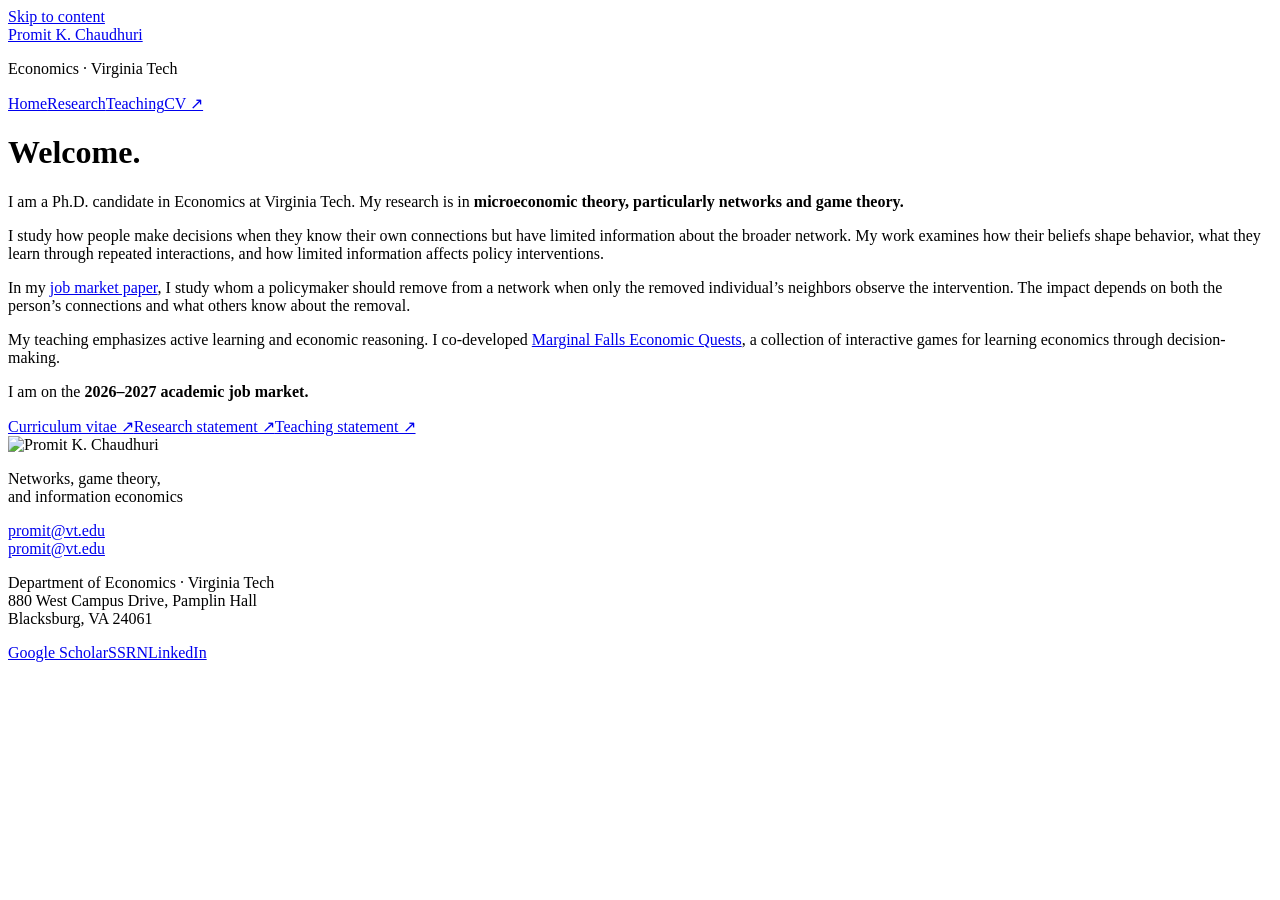
==== index.html @ ea563dbd "Add academic website homepage and documentation" ====
<!doctype html>
<html lang="en"><head><meta charset="utf-8"><meta name="viewport" content="width=device-width, initial-scale=1"><title>Promit K. Chaudhuri | Economics</title><meta name="description" content="Ph.D. candidate in Economics at Virginia Tech. Microeconomic theory, networks, game theory, and information economics. 2026–2027 academic job market."><meta name="theme-color" content="#ffffff"><link rel="icon" href="assets/favicon.svg" type="image/svg+xml"><link rel="stylesheet" href="assets/style.css"><meta property="og:title" content="Promit K. Chaudhuri | Economics"><meta property="og:description" content="Ph.D. candidate in Economics at Virginia Tech. Microeconomic theory, networks, game theory, and information economics. 2026–2027 academic job market."><meta property="og:type" content="website"></head>
<body><a class="skip" href="#main">Skip to content</a><div class="site"><header class="header"><div class="identity"><a href="index.html" class="name">Promit K. Chaudhuri</a><p>Economics · Virginia Tech</p></div><nav aria-label="Main navigation"><a href="index.html" class="current" aria-current="page">Home</a><a href="research/">Research</a><a href="teaching/">Teaching</a><a href="https://drive.google.com/file/d/14H-Eh-2Era3rM-R32rUMTJbpfiBr0UTq/view">CV ↗</a></nav></header>
<main id="main"><div class="home-layout"><div class="intro"><h1 class="welcome">Welcome.</h1><p>I am a Ph.D. candidate in Economics at Virginia Tech. My research is in <strong>microeconomic theory, particularly networks and game theory.</strong></p><p>I study how people make decisions when they know their own connections but have limited information about the broader network. My work examines how their beliefs shape behavior, what they learn through repeated interactions, and how limited information affects policy interventions.</p><p>In my <a href="https://drive.google.com/file/d/1KjEIKVGa2NYc_mQL5tqonnsY8PEgtzRV/view">job market paper</a>, I study whom a policymaker should remove from a network when only the removed individual’s neighbors observe the intervention. The impact depends on both the person’s connections and what others know about the removal.</p><p>My teaching emphasizes active learning and economic reasoning. I co-developed <a href="https://marginalfalls.com/">Marginal Falls Economic Quests</a>, a collection of interactive games for learning economics through decision-making.</p><p class="market">I am on the <strong>2026–2027 academic job market.</strong></p><div class="document-links" aria-label="Application materials"><a href="https://drive.google.com/file/d/14H-Eh-2Era3rM-R32rUMTJbpfiBr0UTq/view">Curriculum vitae ↗</a><a href="https://drive.google.com/file/d/1G_J1yCYsablwShuq8KaLJvo_XGCaIbyh/view">Research statement ↗</a><a href="https://drive.google.com/file/d/1BmWGShqMH6hTmnxCvcWn2FObmft5_v5R/view">Teaching statement ↗</a></div></div><aside class="profile"><img src="assets/portrait.jpg" width="268" height="366" alt="Promit K. Chaudhuri" fetchpriority="high"><p>Networks, game theory,<br>and information economics</p><a href="mailto:promit@vt.edu">promit@vt.edu</a></aside></div></main>
<footer class="footer"><div><a href="mailto:promit@vt.edu">promit@vt.edu</a><p>Department of Economics · Virginia Tech<br>880 West Campus Drive, Pamplin Hall<br>Blacksburg, VA 24061</p></div><div class="elsewhere"><a href="https://scholar.google.com/citations?hl=en&amp;user=h2QKj5UAAAAJ">Google Scholar</a><a href="https://papers.ssrn.com/sol3/cf_dev/AbsByAuth.cfm?per_id=5896854">SSRN</a><a href="https://www.linkedin.com/in/promit-kanti-chaudhuri-728591126/">LinkedIn</a></div></footer></div></body></html>
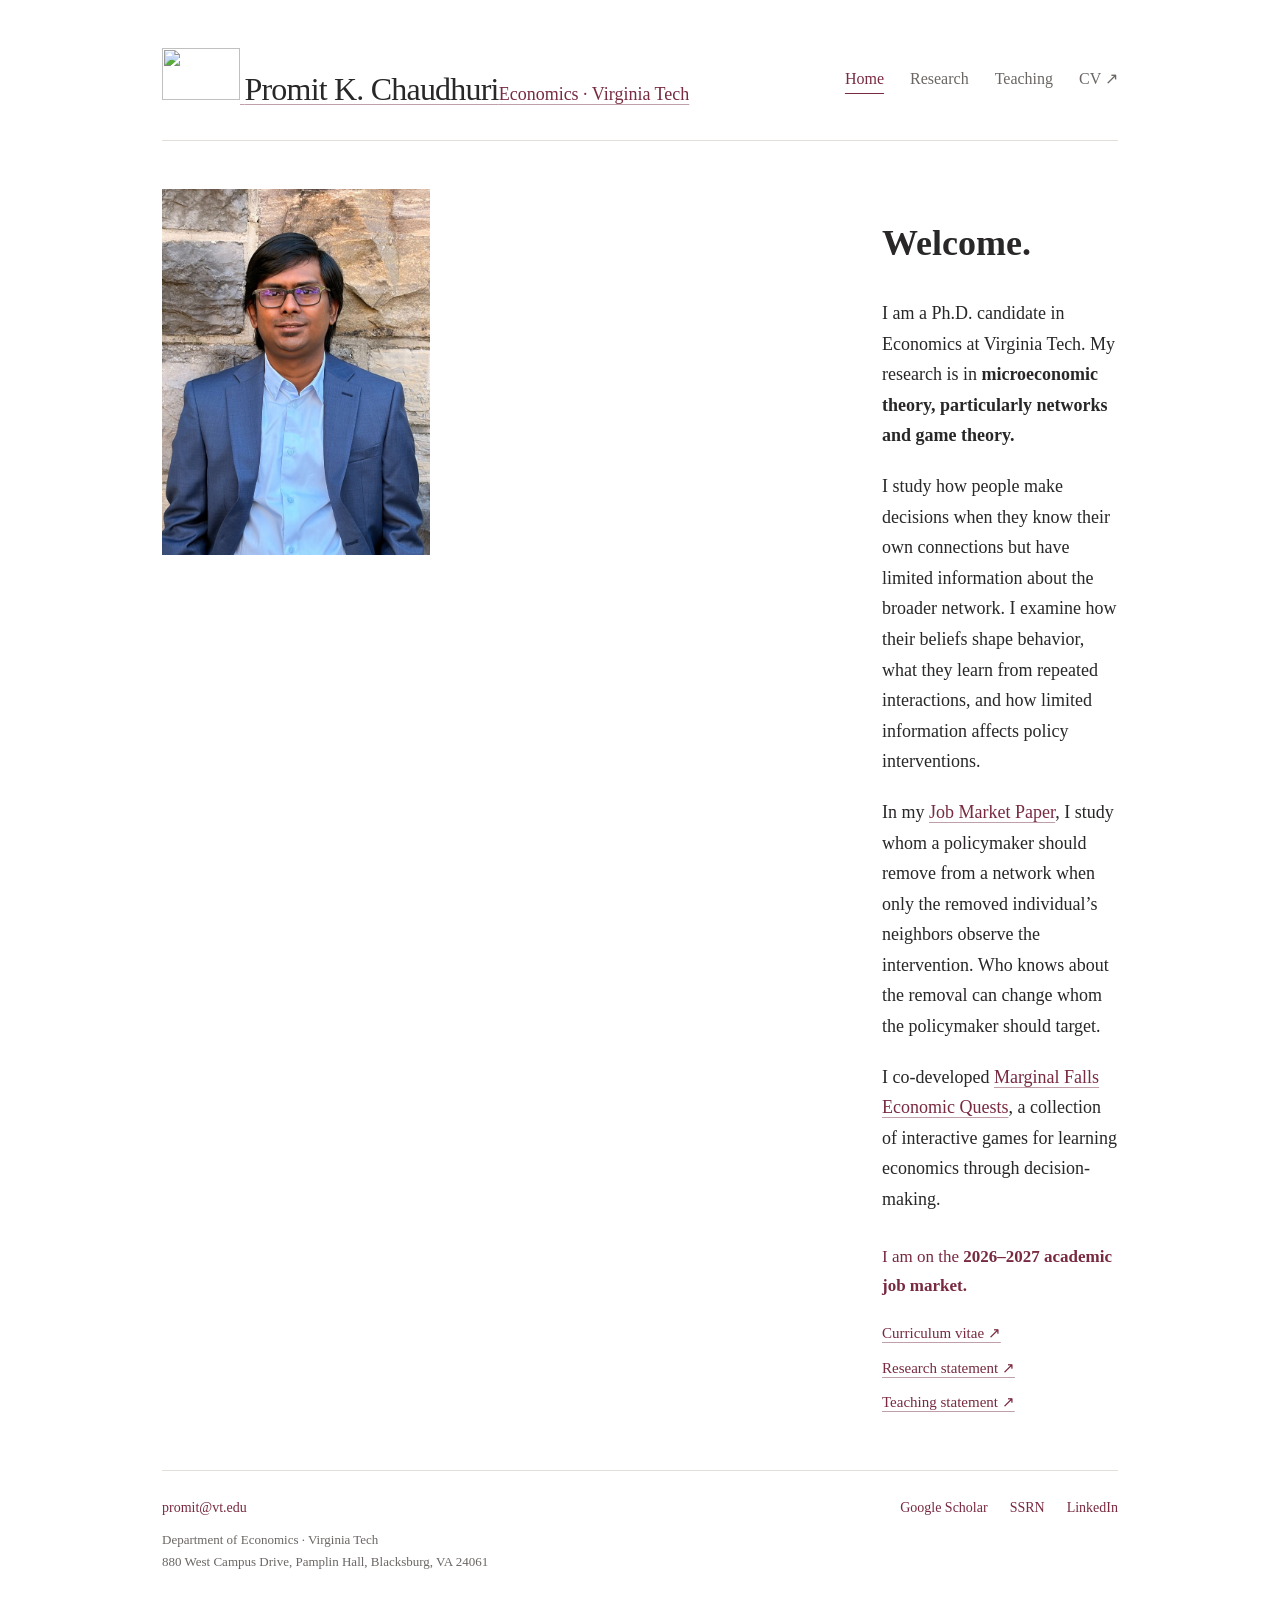
==== commit 5bfcdcd6: "Update index.html" ====
--- a/index.html
+++ b/index.html
@@ -1,5 +1,53 @@
 <!doctype html>
-<html lang="en"><head><meta charset="utf-8"><meta name="viewport" content="width=device-width, initial-scale=1"><title>Promit K. Chaudhuri | Economics</title><meta name="description" content="Ph.D. candidate in Economics at Virginia Tech. Microeconomic theory, networks, game theory, and information economics. 2026–2027 academic job market."><meta name="theme-color" content="#ffffff"><link rel="icon" href="assets/favicon.svg" type="image/svg+xml"><link rel="stylesheet" href="assets/style.css"><meta property="og:title" content="Promit K. Chaudhuri | Economics"><meta property="og:description" content="Ph.D. candidate in Economics at Virginia Tech. Microeconomic theory, networks, game theory, and information economics. 2026–2027 academic job market."><meta property="og:type" content="website"></head>
-<body><a class="skip" href="#main">Skip to content</a><div class="site"><header class="header"><div class="identity"><a href="index.html" class="name">Promit K. Chaudhuri</a><p>Economics · Virginia Tech</p></div><nav aria-label="Main navigation"><a href="index.html" class="current" aria-current="page">Home</a><a href="research/">Research</a><a href="teaching/">Teaching</a><a href="https://drive.google.com/file/d/14H-Eh-2Era3rM-R32rUMTJbpfiBr0UTq/view">CV ↗</a></nav></header>
-<main id="main"><div class="home-layout"><div class="intro"><h1 class="welcome">Welcome.</h1><p>I am a Ph.D. candidate in Economics at Virginia Tech. My research is in <strong>microeconomic theory, particularly networks and game theory.</strong></p><p>I study how people make decisions when they know their own connections but have limited information about the broader network. My work examines how their beliefs shape behavior, what they learn through repeated interactions, and how limited information affects policy interventions.</p><p>In my <a href="https://drive.google.com/file/d/1KjEIKVGa2NYc_mQL5tqonnsY8PEgtzRV/view">job market paper</a>, I study whom a policymaker should remove from a network when only the removed individual’s neighbors observe the intervention. The impact depends on both the person’s connections and what others know about the removal.</p><p>My teaching emphasizes active learning and economic reasoning. I co-developed <a href="https://marginalfalls.com/">Marginal Falls Economic Quests</a>, a collection of interactive games for learning economics through decision-making.</p><p class="market">I am on the <strong>2026–2027 academic job market.</strong></p><div class="document-links" aria-label="Application materials"><a href="https://drive.google.com/file/d/14H-Eh-2Era3rM-R32rUMTJbpfiBr0UTq/view">Curriculum vitae ↗</a><a href="https://drive.google.com/file/d/1G_J1yCYsablwShuq8KaLJvo_XGCaIbyh/view">Research statement ↗</a><a href="https://drive.google.com/file/d/1BmWGShqMH6hTmnxCvcWn2FObmft5_v5R/view">Teaching statement ↗</a></div></div><aside class="profile"><img src="assets/portrait.jpg" width="268" height="366" alt="Promit K. Chaudhuri" fetchpriority="high"><p>Networks, game theory,<br>and information economics</p><a href="mailto:promit@vt.edu">promit@vt.edu</a></aside></div></main>
-<footer class="footer"><div><a href="mailto:promit@vt.edu">promit@vt.edu</a><p>Department of Economics · Virginia Tech<br>880 West Campus Drive, Pamplin Hall<br>Blacksburg, VA 24061</p></div><div class="elsewhere"><a href="https://scholar.google.com/citations?hl=en&amp;user=h2QKj5UAAAAJ">Google Scholar</a><a href="https://papers.ssrn.com/sol3/cf_dev/AbsByAuth.cfm?per_id=5896854">SSRN</a><a href="https://www.linkedin.com/in/promit-kanti-chaudhuri-728591126/">LinkedIn</a></div></footer></div></body></html>+<html lang="en">
+  <head>
+    <meta charset="utf-8">
+    <meta name="viewport" content="width=device-width, initial-scale=1">
+    <title>Promit K. Chaudhuri | Economics</title>
+    <meta name="description" content="Ph.D. candidate in Economics at Virginia Tech. Microeconomic theory, networks, game theory, and information economics. 2026–2027 academic job market.">
+    <meta name="theme-color" content="#ffffff">
+    <link rel="icon" href="assets/favicon.svg" type="image/svg+xml">
+    <link rel="stylesheet" href="assets/style.css">
+    <meta property="og:title" content="Promit K. Chaudhuri | Economics">
+    <meta property="og:description" content="Ph.D. candidate in Economics at Virginia Tech. Microeconomic theory, networks, game theory, and information economics. 2026–2027 academic job market.">
+    <meta property="og:type" content="website">
+  </head>
+  <body>
+    <a class="skip" href="#main">Skip to content</a>
+    <div class="site">
+      <header class="header">
+        <a href="index.html" class="identity">
+        <img class="header-logo" src="assets/pkc-logo.png" width="78" height="52" alt="">
+        <span><span class="name">Promit K. Chaudhuri</span><span class="affiliation">Economics · Virginia Tech</span></span>
+        </a>
+        <nav aria-label="Main navigation">
+          <a href="index.html" class="current" aria-current="page">Home</a>
+          <a href="research/">Research</a>
+          <a href="teaching/">Teaching</a>
+          <a href="https://drive.google.com/file/d/14H-Eh-2Era3rM-R32rUMTJbpfiBr0UTq/view">CV ↗</a>
+        </nav>
+      </header>
+      <main id="main" class="home-main">
+        <div class="home-layout">
+          <img class="portrait" src="assets/portrait.jpg" width="268" height="366" alt="Promit K. Chaudhuri" fetchpriority="high">
+          <div class="intro">
+            <h1>Welcome.</h1>
+            <p>I am a Ph.D. candidate in Economics at Virginia Tech. My research is in <strong>microeconomic theory, particularly networks and game theory.</strong>
+            </p>
+            <p>I study how people make decisions when they know their own connections but have limited information about the broader network. I examine how their beliefs shape behavior, what they learn from repeated interactions, and how limited information affects policy interventions.</p>
+            <p>In my <a class="accent-link" href="https://drive.google.com/file/d/1KjEIKVGa2NYc_mQL5tqonnsY8PEgtzRV/view">Job Market Paper</a>, I study whom a policymaker should remove from a network when only the removed individual’s neighbors observe the intervention. Who knows about the removal can change whom the policymaker should target.</p>
+            <p>I co-developed <a class="accent-link" href="https://marginalfalls.com/">Marginal Falls Economic Quests</a>, a collection of interactive games for learning economics through decision-making.</p>
+            <p class="market">I am on the <strong>2026–2027 academic job market.</strong>
+            </p>
+            <div class="document-links" aria-label="Application materials"><a href="https://drive.google.com/file/d/14H-Eh-2Era3rM-R32rUMTJbpfiBr0UTq/view">Curriculum vitae ↗</a><a href="https://drive.google.com/file/d/1G_J1yCYsablwShuq8KaLJvo_XGCaIbyh/view">Research statement ↗</a><a href="https://drive.google.com/file/d/1BmWGShqMH6hTmnxCvcWn2FObmft5_v5R/view">Teaching statement ↗</a>
+            </div>
+          </div>
+        </div>
+      </main>
+      <footer class="footer">
+        <div><a href="mailto:promit@vt.edu">promit@vt.edu</a><p>Department of Economics · Virginia Tech<br>880 West Campus Drive, Pamplin Hall, Blacksburg, VA 24061</p></div>
+        <div class="elsewhere"><a href="https://scholar.google.com/citations?hl=en&amp;user=h2QKj5UAAAAJ">Google Scholar</a><a href="https://papers.ssrn.com/sol3/cf_dev/AbsByAuth.cfm?per_id=5896854">SSRN</a><a href="https://www.linkedin.com/in/promit-kanti-chaudhuri-728591126/">LinkedIn</a></div>
+      </footer>
+    </div>
+  </body>
+</html>
--- a/assets/style.css
+++ b/assets/style.css
@@ -0,0 +1 @@
+:root{--ink:#292727;--muted:#6b6663;--accent:#782a40;--line:#e4deda;--paper:#fff;--font:Georgia,'Times New Roman',serif}*{box-sizing:border-box}html{scroll-behavior:smooth}body{margin:0;background:var(--paper);color:var(--ink);font:18px/1.7 var(--font);-webkit-font-smoothing:antialiased}a{color:var(--accent);text-decoration-thickness:1px;text-underline-offset:4px;text-decoration-color:#bfa0a8}a:hover{text-decoration-color:var(--accent);color:#491726}a:focus-visible,summary:focus-visible{outline:2px solid var(--accent);outline-offset:6px}::selection{background:#eedde3}.site{max-width:1040px;margin:0 auto;padding:0 42px}.header{display:flex;justify-content:space-between;align-items:center;gap:28px;padding:48px 0 30px;border-bottom:1px solid var(--line)}.name{font-size:32px;line-height:1.2;letter-spacing:-.8px;color:var(--ink);text-decoration:none}.identity p{font-size:15px;letter-spacing:.2px;margin:7px 0 0;color:var(--muted)}nav{display:flex;gap:26px;font-size:16px}nav a{color:var(--muted);text-decoration:none;padding:8px 0}nav a.current{color:var(--accent);text-decoration:underline;text-decoration-thickness:1px;text-underline-offset:9px}nav a:hover{text-decoration:underline;text-underline-offset:9px}main{padding:48px 0 0;min-height:55vh}.home-layout{display:grid;grid-template-columns:minmax(0,1fr) 236px;gap:68px}.welcome{font-size:27px;font-weight:400;line-height:1.3;margin:0 0 22px}p{margin:0 0 20px}strong{font-weight:600}.profile{padding-top:4px}.profile img{display:block;width:100%;height:auto;aspect-ratio:268/366;object-fit:cover}.profile p{font-size:15px;color:var(--muted);line-height:1.65;margin:18px 0 7px}.profile>a{font-size:15px}.market{color:var(--accent);margin:28px 0 21px;font-size:17px}.document-links{display:flex;flex-wrap:wrap;gap:9px 25px;font-size:15px;line-height:1.7}.footer{border-top:1px solid var(--line);margin:54px 0 0;padding:25px 0 34px;display:flex;justify-content:space-between;gap:32px;font-size:14px;color:var(--muted)}.footer p{font-size:13px;line-height:1.7;margin:9px 0 0}.elsewhere{display:flex;gap:22px;align-items:flex-start}.footer a{text-decoration:none}.footer a:hover{text-decoration:underline}.page-heading{display:flex;justify-content:space-between;align-items:baseline;gap:20px;margin-bottom:36px}.page-heading h1{font-size:36px;font-weight:400;line-height:1.2;letter-spacing:-.7px;margin:0}.page-heading>a{font-size:15px}h2{font-size:21px;font-weight:400;line-height:1.4;margin:0 0 22px}h3{font-size:20px;font-weight:400;line-height:1.45;margin:0 0 7px}.research-section{border-top:1px solid var(--line);padding:24px 0 4px;display:grid;grid-template-columns:170px minmax(0,1fr);column-gap:36px}.research-section h2{grid-column:1;grid-row:1/10;font-size:17px;color:var(--muted);margin:2px 0 0}.paper{grid-column:2;margin-bottom:29px}.paper h3 a{text-decoration:none;color:var(--ink)}.paper h3 a:hover{color:var(--accent);text-decoration:underline}.paper p{font-size:16px;line-height:1.65;margin:7px 0}.paper .coauthors{color:var(--muted);font-size:15px}.paper .status{font-size:15px;color:var(--accent)}.paper-actions{font-size:14px;margin-top:11px}details{font-size:15px;margin-top:8px}summary{color:var(--accent);cursor:pointer;width:fit-content;list-style:none}summary::-webkit-details-marker{display:none}summary:before{content:'+';display:inline-block;width:18px}details[open] summary:before{content:'−'}details p{border-left:1px solid var(--line);padding:6px 0 4px 17px;margin-top:10px!important}.teaching-intro{display:grid;grid-template-columns:minmax(0,1fr) 215px;gap:65px;margin-bottom:40px}.teaching-intro>div>p:first-child{margin-bottom:25px}.teaching-intro h2{font-size:24px;margin-bottom:10px}.teaching-intro img{display:block;width:100%;height:auto}.teaching-section{border-top:1px solid var(--line);padding:26px 0 5px}.teaching-section h2{font-size:23px}.teaching-section h2 span{color:var(--muted);font-size:16px;margin-left:15px}.course{margin:0 0 25px}.course h3{font-size:19px;margin:0}.course p{font-size:15px;color:var(--muted);margin:2px 0}.course>a{font-size:15px}.ta-columns{display:grid;grid-template-columns:1fr 1fr;gap:45px}.ta-columns h3{font-size:17px;color:var(--muted)}.ta-columns ul{list-style:none;padding:0;margin:14px 0 0}.ta-columns li{font-size:17px;margin:0 0 16px;line-height:1.5}.ta-columns li span{display:block;color:var(--muted);font-size:14px}.skip{position:absolute;left:20px;top:-100px;background:white;padding:10px;z-index:10}.skip:focus{top:10px}@media(max-width:800px){.site{padding:0 28px}.header{padding-top:32px;align-items:flex-start;flex-direction:column;gap:18px}nav{gap:28px}.home-layout{gap:34px;grid-template-columns:minmax(0,1fr) 200px}.name{font-size:30px}.research-section{grid-template-columns:140px minmax(0,1fr);gap:20px}.teaching-intro{gap:30px;grid-template-columns:minmax(0,1fr) 190px}.elsewhere{gap:15px}}@media(max-width:600px){body{font-size:17px;line-height:1.7}.site{padding:0 23px}.header{padding:29px 0 21px}.name{font-size:28px}.identity p{font-size:14px}nav{font-size:15px;gap:25px}main{padding-top:32px}.home-layout{display:flex;flex-direction:column;gap:32px}.profile{order:-1;display:grid;grid-template-columns:116px 1fr;column-gap:24px;align-items:start;padding:0}.profile img{grid-row:1/3}.profile p{margin-top:12px;margin-bottom:0;font-size:14px}.profile>a{align-self:start;font-size:14px}.welcome{font-size:25px;margin-bottom:18px}.market{font-size:16px}.document-links{font-size:14px;column-gap:20px}.footer{margin-top:38px;padding-top:23px;flex-direction:column;gap:20px}.elsewhere{flex-wrap:wrap;gap:23px}.page-heading{margin-bottom:29px;display:block}.page-heading h1{font-size:31px;margin-bottom:10px}.research-section{display:block;padding-top:22px}.research-section h2{font-size:15px;color:var(--accent);margin:0 0 20px}.paper h3{font-size:20px}.paper{margin-bottom:30px}.teaching-intro{display:flex;flex-direction:column-reverse;gap:24px}.teaching-intro img{max-width:180px}.teaching-intro h2{font-size:23px}.teaching-section h2 span{display:block;margin:6px 0 0}.ta-columns{grid-template-columns:1fr;gap:20px}}@media(prefers-reduced-motion:reduce){html{scroll-behavior:auto}}@media print{.site{max-width:none;padding:0}.header{padding:0 0 15px}nav,.skip,.footer{display:none}main{padding-top:25px}.home-layout{gap:30px}.profile{width:180px}.paper,.course{break-inside:avoid}details>p{display:block}a{color:inherit;text-decoration:none}}
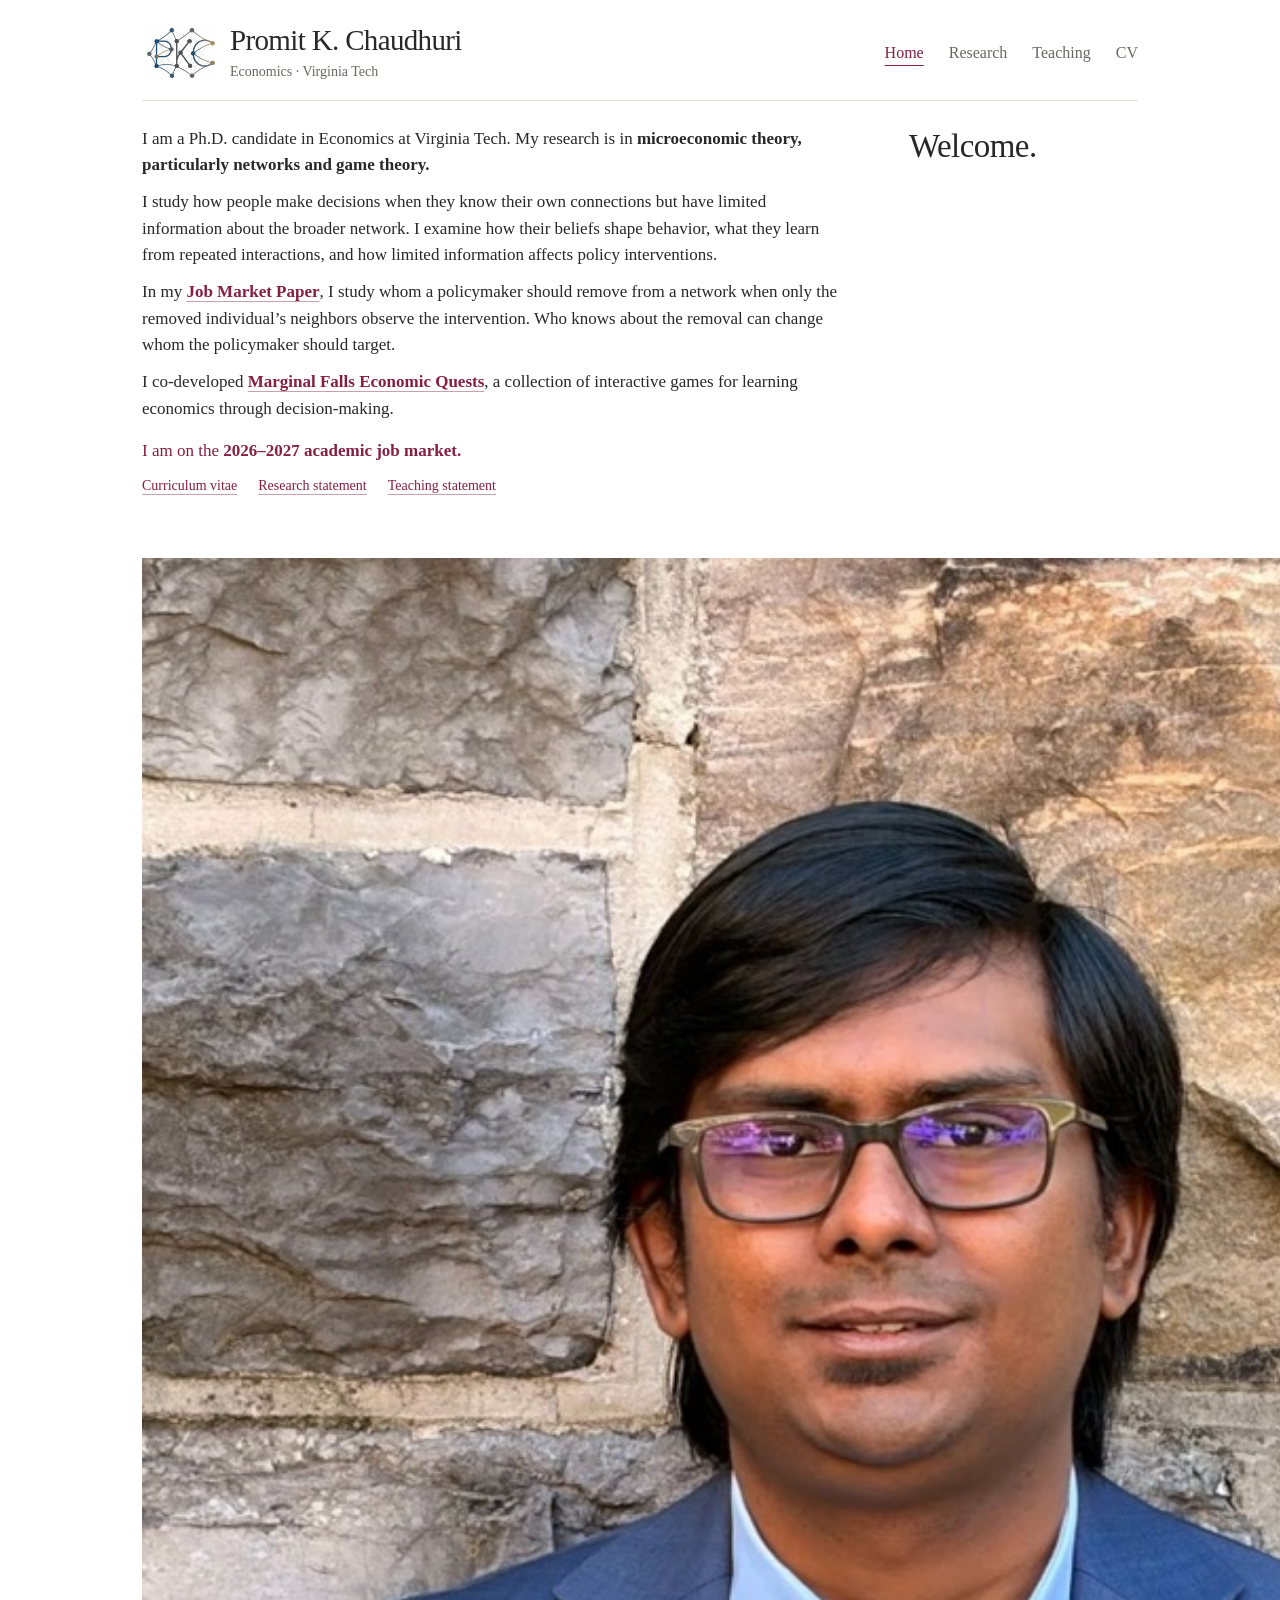
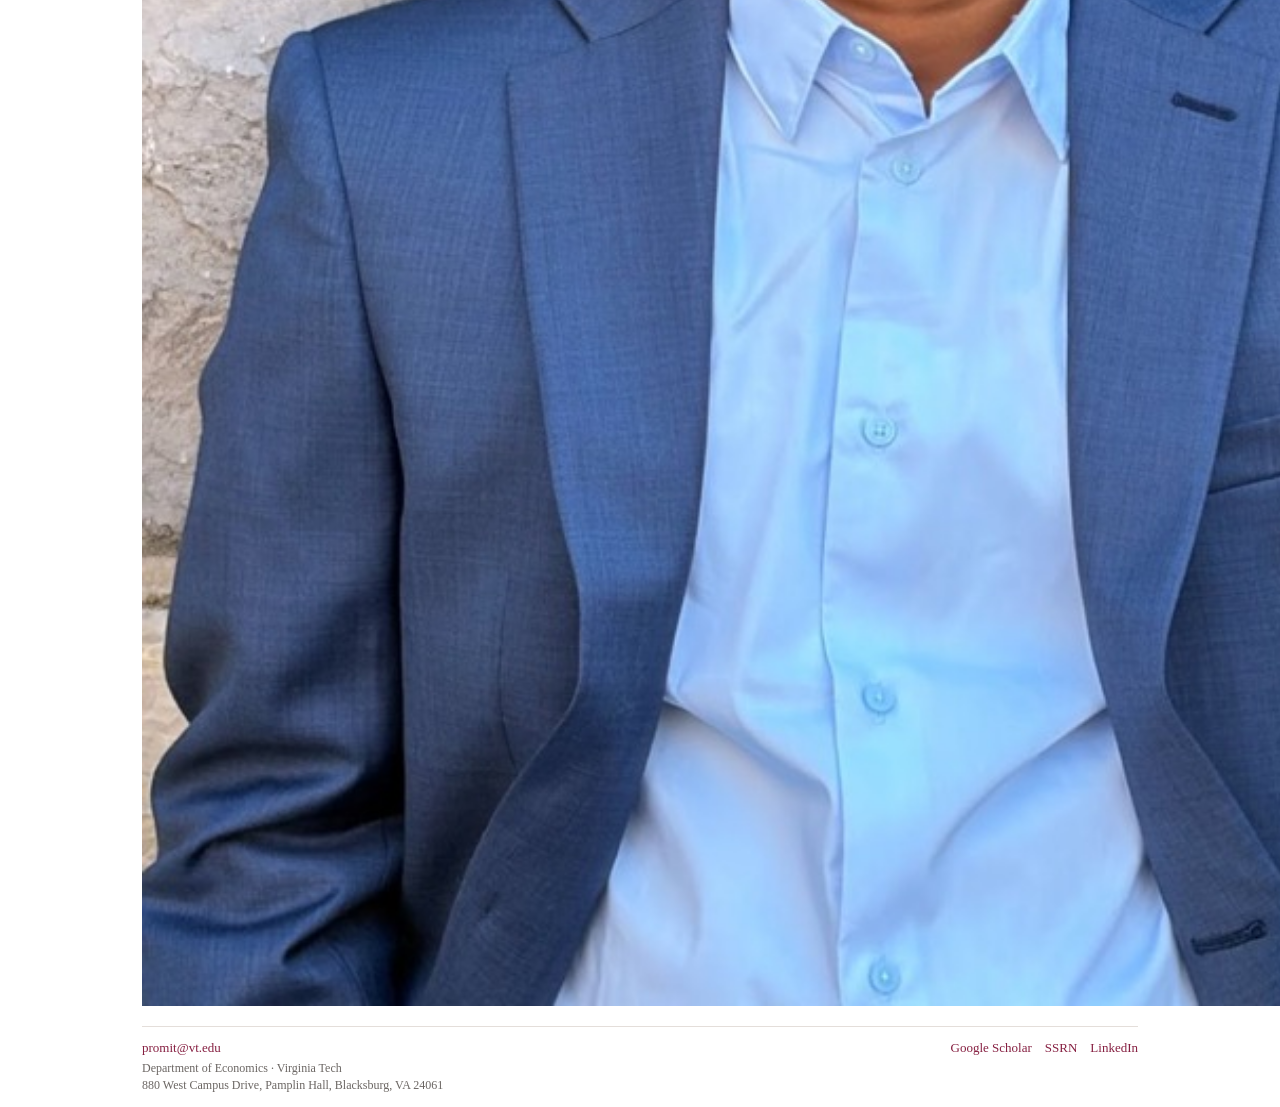
==== commit 4de488a2: "Add files via upload" ====
--- a/index.html
+++ b/index.html
@@ -6,7 +6,7 @@
     <title>Promit K. Chaudhuri | Economics</title>
     <meta name="description" content="Ph.D. candidate in Economics at Virginia Tech. Microeconomic theory, networks, game theory, and information economics. 2026–2027 academic job market.">
     <meta name="theme-color" content="#ffffff">
-    <link rel="icon" href="assets/favicon.svg" type="image/svg+xml">
+    <link rel="icon" href="assets/favicon.png" type="image/png" sizes="64x64">
     <link rel="stylesheet" href="assets/style.css">
     <meta property="og:title" content="Promit K. Chaudhuri | Economics">
     <meta property="og:description" content="Ph.D. candidate in Economics at Virginia Tech. Microeconomic theory, networks, game theory, and information economics. 2026–2027 academic job market.">
@@ -24,14 +24,14 @@
           <a href="index.html" class="current" aria-current="page">Home</a>
           <a href="research/">Research</a>
           <a href="teaching/">Teaching</a>
-          <a href="https://drive.google.com/file/d/14H-Eh-2Era3rM-R32rUMTJbpfiBr0UTq/view">CV ↗</a>
+          <a href="https://drive.google.com/file/d/14H-Eh-2Era3rM-R32rUMTJbpfiBr0UTq/view">CV</a>
         </nav>
       </header>
       <main id="main" class="home-main">
         <div class="home-layout">
-          <img class="portrait" src="assets/portrait.jpg" width="268" height="366" alt="Promit K. Chaudhuri" fetchpriority="high">
+          <h1 class="home-title">Welcome.</h1>
+          <img class="site-photo" src="assets/portrait.jpg" width="1536" height="2048" alt="Promit K. Chaudhuri" fetchpriority="high">
           <div class="intro">
-            <h1>Welcome.</h1>
             <p>I am a Ph.D. candidate in Economics at Virginia Tech. My research is in <strong>microeconomic theory, particularly networks and game theory.</strong>
             </p>
             <p>I study how people make decisions when they know their own connections but have limited information about the broader network. I examine how their beliefs shape behavior, what they learn from repeated interactions, and how limited information affects policy interventions.</p>
@@ -39,7 +39,7 @@
             <p>I co-developed <a class="accent-link" href="https://marginalfalls.com/">Marginal Falls Economic Quests</a>, a collection of interactive games for learning economics through decision-making.</p>
             <p class="market">I am on the <strong>2026–2027 academic job market.</strong>
             </p>
-            <div class="document-links" aria-label="Application materials"><a href="https://drive.google.com/file/d/14H-Eh-2Era3rM-R32rUMTJbpfiBr0UTq/view">Curriculum vitae ↗</a><a href="https://drive.google.com/file/d/1G_J1yCYsablwShuq8KaLJvo_XGCaIbyh/view">Research statement ↗</a><a href="https://drive.google.com/file/d/1BmWGShqMH6hTmnxCvcWn2FObmft5_v5R/view">Teaching statement ↗</a>
+            <div class="document-links" aria-label="Application materials"><a href="https://drive.google.com/file/d/14H-Eh-2Era3rM-R32rUMTJbpfiBr0UTq/view">Curriculum vitae</a><a href="https://drive.google.com/file/d/1G_J1yCYsablwShuq8KaLJvo_XGCaIbyh/view">Research statement</a><a href="https://drive.google.com/file/d/1BmWGShqMH6hTmnxCvcWn2FObmft5_v5R/view">Teaching statement</a>
             </div>
           </div>
         </div>
--- a/assets/style.css
+++ b/assets/style.css
@@ -1 +1,181 @@
-:root{--ink:#292727;--muted:#6b6663;--accent:#782a40;--line:#e4deda;--paper:#fff;--font:Georgia,'Times New Roman',serif}*{box-sizing:border-box}html{scroll-behavior:smooth}body{margin:0;background:var(--paper);color:var(--ink);font:18px/1.7 var(--font);-webkit-font-smoothing:antialiased}a{color:var(--accent);text-decoration-thickness:1px;text-underline-offset:4px;text-decoration-color:#bfa0a8}a:hover{text-decoration-color:var(--accent);color:#491726}a:focus-visible,summary:focus-visible{outline:2px solid var(--accent);outline-offset:6px}::selection{background:#eedde3}.site{max-width:1040px;margin:0 auto;padding:0 42px}.header{display:flex;justify-content:space-between;align-items:center;gap:28px;padding:48px 0 30px;border-bottom:1px solid var(--line)}.name{font-size:32px;line-height:1.2;letter-spacing:-.8px;color:var(--ink);text-decoration:none}.identity p{font-size:15px;letter-spacing:.2px;margin:7px 0 0;color:var(--muted)}nav{display:flex;gap:26px;font-size:16px}nav a{color:var(--muted);text-decoration:none;padding:8px 0}nav a.current{color:var(--accent);text-decoration:underline;text-decoration-thickness:1px;text-underline-offset:9px}nav a:hover{text-decoration:underline;text-underline-offset:9px}main{padding:48px 0 0;min-height:55vh}.home-layout{display:grid;grid-template-columns:minmax(0,1fr) 236px;gap:68px}.welcome{font-size:27px;font-weight:400;line-height:1.3;margin:0 0 22px}p{margin:0 0 20px}strong{font-weight:600}.profile{padding-top:4px}.profile img{display:block;width:100%;height:auto;aspect-ratio:268/366;object-fit:cover}.profile p{font-size:15px;color:var(--muted);line-height:1.65;margin:18px 0 7px}.profile>a{font-size:15px}.market{color:var(--accent);margin:28px 0 21px;font-size:17px}.document-links{display:flex;flex-wrap:wrap;gap:9px 25px;font-size:15px;line-height:1.7}.footer{border-top:1px solid var(--line);margin:54px 0 0;padding:25px 0 34px;display:flex;justify-content:space-between;gap:32px;font-size:14px;color:var(--muted)}.footer p{font-size:13px;line-height:1.7;margin:9px 0 0}.elsewhere{display:flex;gap:22px;align-items:flex-start}.footer a{text-decoration:none}.footer a:hover{text-decoration:underline}.page-heading{display:flex;justify-content:space-between;align-items:baseline;gap:20px;margin-bottom:36px}.page-heading h1{font-size:36px;font-weight:400;line-height:1.2;letter-spacing:-.7px;margin:0}.page-heading>a{font-size:15px}h2{font-size:21px;font-weight:400;line-height:1.4;margin:0 0 22px}h3{font-size:20px;font-weight:400;line-height:1.45;margin:0 0 7px}.research-section{border-top:1px solid var(--line);padding:24px 0 4px;display:grid;grid-template-columns:170px minmax(0,1fr);column-gap:36px}.research-section h2{grid-column:1;grid-row:1/10;font-size:17px;color:var(--muted);margin:2px 0 0}.paper{grid-column:2;margin-bottom:29px}.paper h3 a{text-decoration:none;color:var(--ink)}.paper h3 a:hover{color:var(--accent);text-decoration:underline}.paper p{font-size:16px;line-height:1.65;margin:7px 0}.paper .coauthors{color:var(--muted);font-size:15px}.paper .status{font-size:15px;color:var(--accent)}.paper-actions{font-size:14px;margin-top:11px}details{font-size:15px;margin-top:8px}summary{color:var(--accent);cursor:pointer;width:fit-content;list-style:none}summary::-webkit-details-marker{display:none}summary:before{content:'+';display:inline-block;width:18px}details[open] summary:before{content:'−'}details p{border-left:1px solid var(--line);padding:6px 0 4px 17px;margin-top:10px!important}.teaching-intro{display:grid;grid-template-columns:minmax(0,1fr) 215px;gap:65px;margin-bottom:40px}.teaching-intro>div>p:first-child{margin-bottom:25px}.teaching-intro h2{font-size:24px;margin-bottom:10px}.teaching-intro img{display:block;width:100%;height:auto}.teaching-section{border-top:1px solid var(--line);padding:26px 0 5px}.teaching-section h2{font-size:23px}.teaching-section h2 span{color:var(--muted);font-size:16px;margin-left:15px}.course{margin:0 0 25px}.course h3{font-size:19px;margin:0}.course p{font-size:15px;color:var(--muted);margin:2px 0}.course>a{font-size:15px}.ta-columns{display:grid;grid-template-columns:1fr 1fr;gap:45px}.ta-columns h3{font-size:17px;color:var(--muted)}.ta-columns ul{list-style:none;padding:0;margin:14px 0 0}.ta-columns li{font-size:17px;margin:0 0 16px;line-height:1.5}.ta-columns li span{display:block;color:var(--muted);font-size:14px}.skip{position:absolute;left:20px;top:-100px;background:white;padding:10px;z-index:10}.skip:focus{top:10px}@media(max-width:800px){.site{padding:0 28px}.header{padding-top:32px;align-items:flex-start;flex-direction:column;gap:18px}nav{gap:28px}.home-layout{gap:34px;grid-template-columns:minmax(0,1fr) 200px}.name{font-size:30px}.research-section{grid-template-columns:140px minmax(0,1fr);gap:20px}.teaching-intro{gap:30px;grid-template-columns:minmax(0,1fr) 190px}.elsewhere{gap:15px}}@media(max-width:600px){body{font-size:17px;line-height:1.7}.site{padding:0 23px}.header{padding:29px 0 21px}.name{font-size:28px}.identity p{font-size:14px}nav{font-size:15px;gap:25px}main{padding-top:32px}.home-layout{display:flex;flex-direction:column;gap:32px}.profile{order:-1;display:grid;grid-template-columns:116px 1fr;column-gap:24px;align-items:start;padding:0}.profile img{grid-row:1/3}.profile p{margin-top:12px;margin-bottom:0;font-size:14px}.profile>a{align-self:start;font-size:14px}.welcome{font-size:25px;margin-bottom:18px}.market{font-size:16px}.document-links{font-size:14px;column-gap:20px}.footer{margin-top:38px;padding-top:23px;flex-direction:column;gap:20px}.elsewhere{flex-wrap:wrap;gap:23px}.page-heading{margin-bottom:29px;display:block}.page-heading h1{font-size:31px;margin-bottom:10px}.research-section{display:block;padding-top:22px}.research-section h2{font-size:15px;color:var(--accent);margin:0 0 20px}.paper h3{font-size:20px}.paper{margin-bottom:30px}.teaching-intro{display:flex;flex-direction:column-reverse;gap:24px}.teaching-intro img{max-width:180px}.teaching-intro h2{font-size:23px}.teaching-section h2 span{display:block;margin:6px 0 0}.ta-columns{grid-template-columns:1fr;gap:20px}}@media(prefers-reduced-motion:reduce){html{scroll-behavior:auto}}@media print{.site{max-width:none;padding:0}.header{padding:0 0 15px}nav,.skip,.footer{display:none}main{padding-top:25px}.home-layout{gap:30px}.profile{width:180px}.paper,.course{break-inside:avoid}details>p{display:block}a{color:inherit;text-decoration:none}}
+:root {
+  --ink: #292727;
+  --muted: #6b6663;
+  --accent: #861f41;
+  --line: #e4deda;
+  --font: Georgia, "Times New Roman", serif;
+}
+
+* { box-sizing: border-box; }
+body {
+  margin: 0;
+  background: #fff;
+  color: var(--ink);
+  font: 17px/1.55 var(--font);
+}
+a {
+  color: var(--accent);
+  text-decoration-thickness: 1px;
+  text-underline-offset: 4px;
+  text-decoration-color: #c7a2ae;
+}
+a:hover { color: #54122a; text-decoration-color: currentColor; }
+:focus-visible { outline: 2px solid var(--accent); outline-offset: 4px; }
+::selection { background: #eedde3; }
+
+.site { max-width: 1080px; margin: 0 auto; padding: 0 42px; }
+.header {
+  display: flex;
+  justify-content: space-between;
+  align-items: center;
+  gap: 24px;
+  padding: 24px 0 17px;
+  border-bottom: 1px solid var(--line);
+}
+.identity {
+  display: flex;
+  align-items: center;
+  gap: 10px;
+  color: var(--ink);
+  text-decoration: none;
+}
+.header-logo {
+  width: 78px;
+  height: 52px;
+  object-fit: cover;
+  flex: none;
+}
+.name { display: block; font-size: 29px; line-height: 1.14; letter-spacing: -.65px; }
+.affiliation { display: block; margin-top: 4px; color: var(--muted); font-size: 14px; }
+nav { display: flex; flex-wrap: wrap; gap: 5px 25px; font-size: 16px; }
+nav a { color: var(--muted); text-decoration: none; padding: 5px 0; }
+nav a.current, nav a:hover { color: var(--accent); text-decoration: underline; text-underline-offset: 7px; }
+
+main { padding: 25px 0 0; }
+h1, h2, h3 { font-weight: 400; line-height: 1.27; }
+h1 { margin: 0; font-size: 33px; letter-spacing: -.55px; }
+h2 { margin: 0; font-size: 21px; }
+h3 { margin: 0; font-size: 18px; }
+p { margin: 0 0 11px; }
+.home-layout {
+  display: grid;
+  grid-template-columns: minmax(0, 1fr) clamp(176px, 20vw, 229px);
+  align-items: start;
+  gap: clamp(28px, 5vw, 62px);
+}
+.intro { grid-area: 1 / 1; }
+.intro h1 { font-size: 27px; margin: 0 0 10px; }
+.portrait {
+  grid-area: 1 / 2;
+  display: block;
+  width: 100%;
+  height: auto;
+  padding: 5px;
+  border: 1px solid #ded6d2;
+  background: #fff;
+  box-shadow: 0 2px 9px rgb(41 39 39 / 8%);
+}
+.accent-link { color: var(--accent); font-weight: 700; }
+.market { color: var(--accent); margin: 16px 0 10px; }
+.document-links { display: flex; flex-wrap: wrap; gap: 4px 21px; font-size: 14px; }
+
+.page-heading {
+  display: flex;
+  align-items: baseline;
+  justify-content: space-between;
+  flex-wrap: wrap;
+  gap: 6px 22px;
+  margin-bottom: 16px;
+}
+.page-heading > a { font-size: 15px; }
+.research-section, .teaching-section { border-top: 1px solid var(--line); }
+.research-section { padding: 18px 0 21px; }
+.research-section h2 { font-size: 17px; margin-bottom: 11px; color: var(--muted); }
+.paper + .paper { margin-top: 16px; }
+.paper h3, .project summary { font-size: 19px; }
+.paper h3 a { color: var(--ink); text-decoration-color: #d4c5c7; }
+.paper h3 a:hover { color: var(--accent); }
+.paper p { font-size: 15px; line-height: 1.5; margin: 4px 0 0; }
+.paper .coauthors { color: var(--muted); }
+.paper .status { color: var(--accent); }
+.paper-actions { margin-top: 7px; font-size: 14px; }
+.paper-actions > a { display: inline-block; margin-right: 13px; }
+.paper-actions > details { display: inline; }
+summary { color: var(--accent); cursor: pointer; }
+.paper-actions summary { display: inline list-item; }
+.paper-actions details[open] { display: block; margin-top: 5px; }
+.paper-actions details p, .project > p { max-width: 75ch; }
+.paper-actions details p { margin-top: 7px; border-left: 1px solid var(--line); padding-left: 12px; }
+.project summary { color: var(--ink); line-height: 1.35; }
+.project summary:hover { color: var(--accent); }
+
+.teaching-layout { display: grid; grid-template-columns: minmax(0, 1fr) 225px; gap: 42px; align-items: start; }
+.teaching-documents { font-size: 15px; }
+.teaching-section { padding: 15px 0 17px; }
+.teaching-section h2 { font-size: 19px; margin-bottom: 10px; }
+.teaching-section h2 span { color: var(--muted); font-size: 16px; }
+.instructor-courses { list-style: none; margin: 0; padding: 0; }
+.course-meta { margin-left: 6px; color: var(--muted); font-size: 13px; }
+.course-project { margin-top: 4px; max-width: 58ch; font-size: 14px; }
+.course .course-project p { display: block; margin: 0 0 3px; font-size: inherit; color: var(--muted); }
+.course + .course { margin-top: 6px; }
+.course h3 { display: inline; font-size: 16px; }
+.course p { display: inline; margin-left: 7px; color: var(--muted); font-size: 13px; }
+.course > a { display: inline-block; margin-left: 7px; font-size: 13px; }
+.course .document-links { margin-top: 2px; }
+.ta-columns { display: grid; grid-template-columns: 1fr 1.3fr; gap: 18px; }
+.ta-columns h3 { font-size: 15px; color: var(--muted); }
+.ta-columns ul { list-style: none; padding: 0; margin: 4px 0 0; }
+.ta-columns li { margin-bottom: 2px; font-size: 14px; line-height: 1.45; }
+.ta-columns li span { color: var(--muted); font-size: 12px; white-space: nowrap; }
+
+.teaching-photo { display: block; width: 100%; height: auto; }
+
+.footer {
+  display: flex;
+  justify-content: space-between;
+  align-items: baseline;
+  gap: 10px 24px;
+  border-top: 1px solid var(--line);
+  margin: 20px 0 0;
+  padding: 11px 0 13px;
+  font-size: 13px;
+  color: var(--muted);
+}
+.footer p { margin: 2px 0 0; font-size: 12px; line-height: 1.4; }
+.footer a { text-decoration: none; }
+.footer a:hover { text-decoration: underline; }
+.elsewhere { display: flex; gap: 13px; flex-wrap: wrap; }
+.skip { position: absolute; top: -100px; left: 15px; padding: 8px; background: white; z-index: 2; }
+.skip:focus { top: 8px; }
+
+@media (max-width: 820px) {
+  .site { padding: 0 27px; }
+  .header { flex-wrap: wrap; gap: 8px 20px; }
+  .teaching-layout { gap: 24px; grid-template-columns: minmax(0, 1fr) 185px; }
+}
+@media (max-width: 620px) {
+  .site { padding: 0 20px; }
+  .header { padding: 16px 0 13px; }
+  .header-logo { width: 58px; height: 42px; }
+  .name { font-size: 24px; }
+  nav { gap: 5px 21px; font-size: 15px; }
+  main { padding-top: 19px; }
+  .home-layout { display: flow-root; }
+  .portrait { float: right; width: clamp(86px, 28vw, 140px); margin: 0 0 10px 16px; }
+  .teaching-layout { display: block; }
+  .teaching-photo { width: 165px; margin-top: 12px; }
+  .ta-columns { gap: 12px; }
+  .footer { flex-wrap: wrap; }
+}
+@media (max-width: 360px) {
+  .name { font-size: 22px; }
+  .ta-columns { grid-template-columns: 1fr; }
+}
+@media print {
+  .site { max-width: none; padding: 0; }
+  .header { padding-top: 0; }
+  nav, .skip, .footer { display: none; }
+  .paper, .course { break-inside: avoid; }
+  a { color: inherit; }
+}
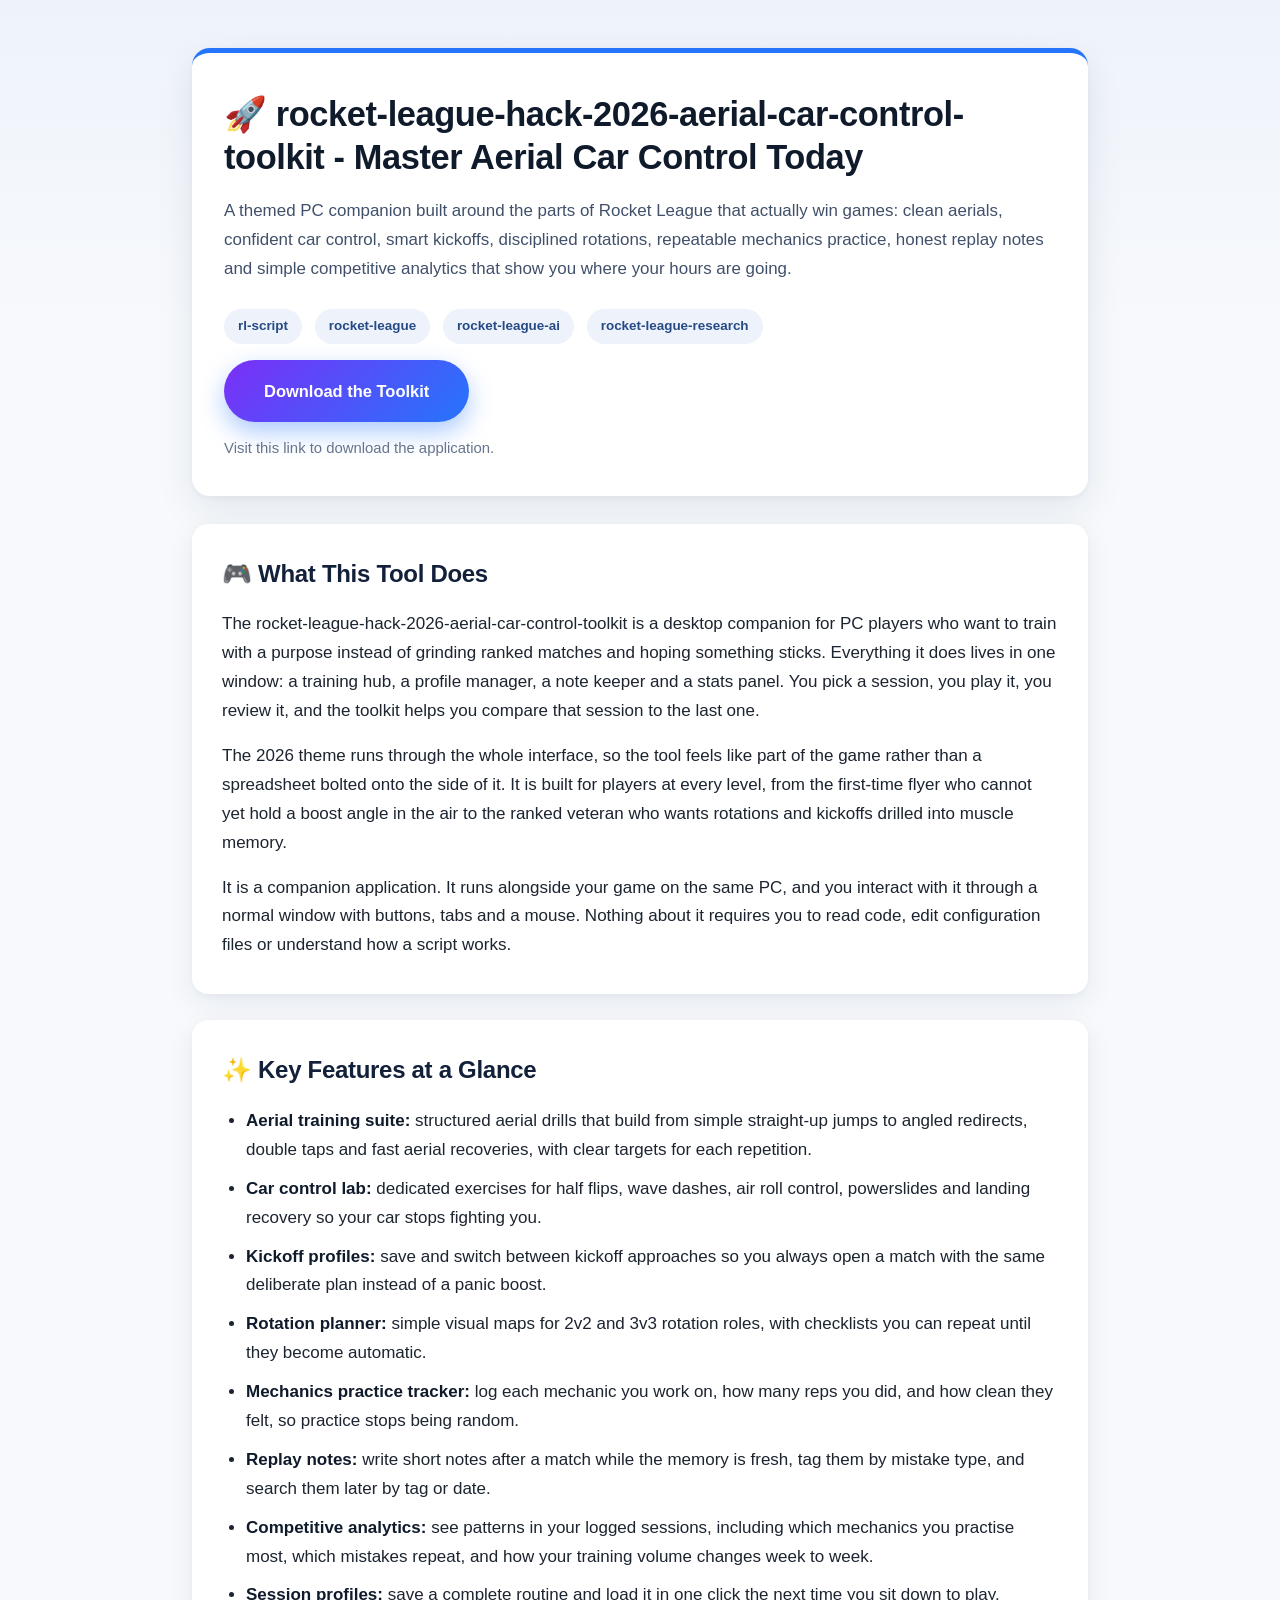
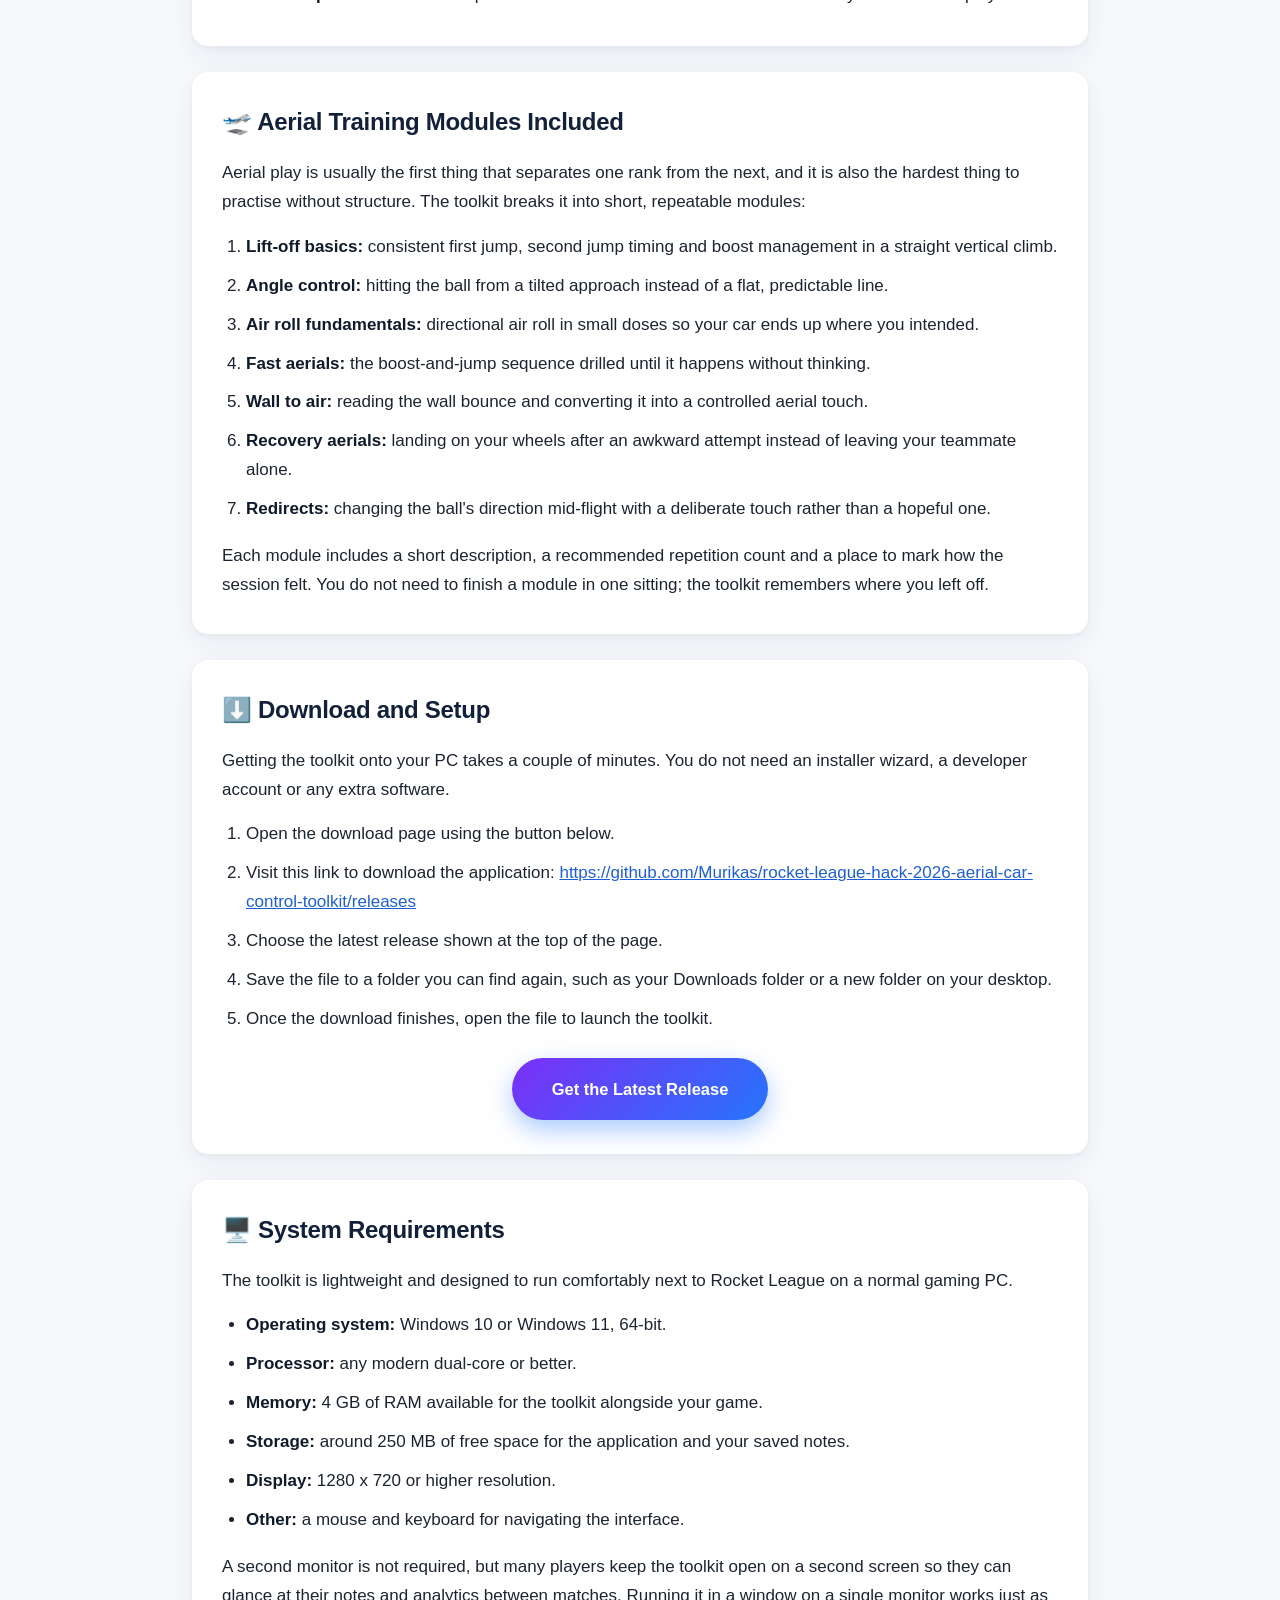
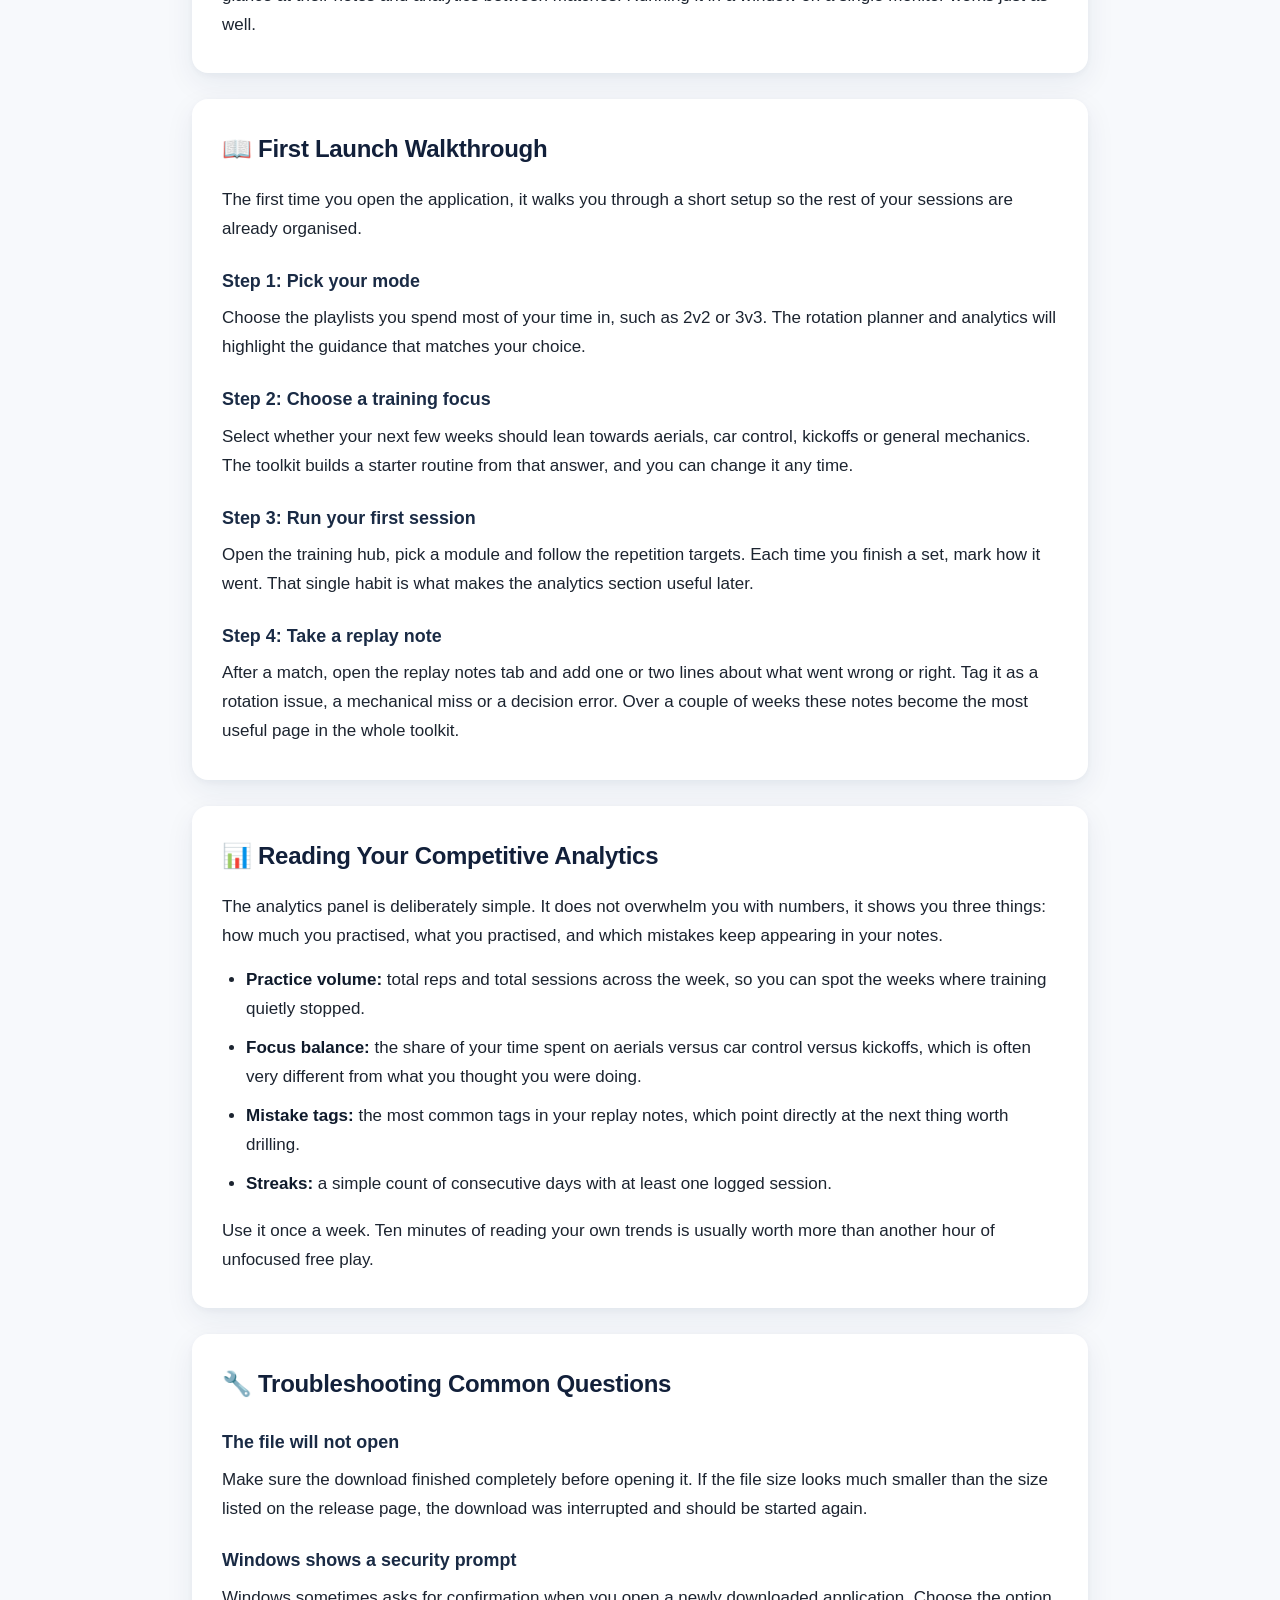
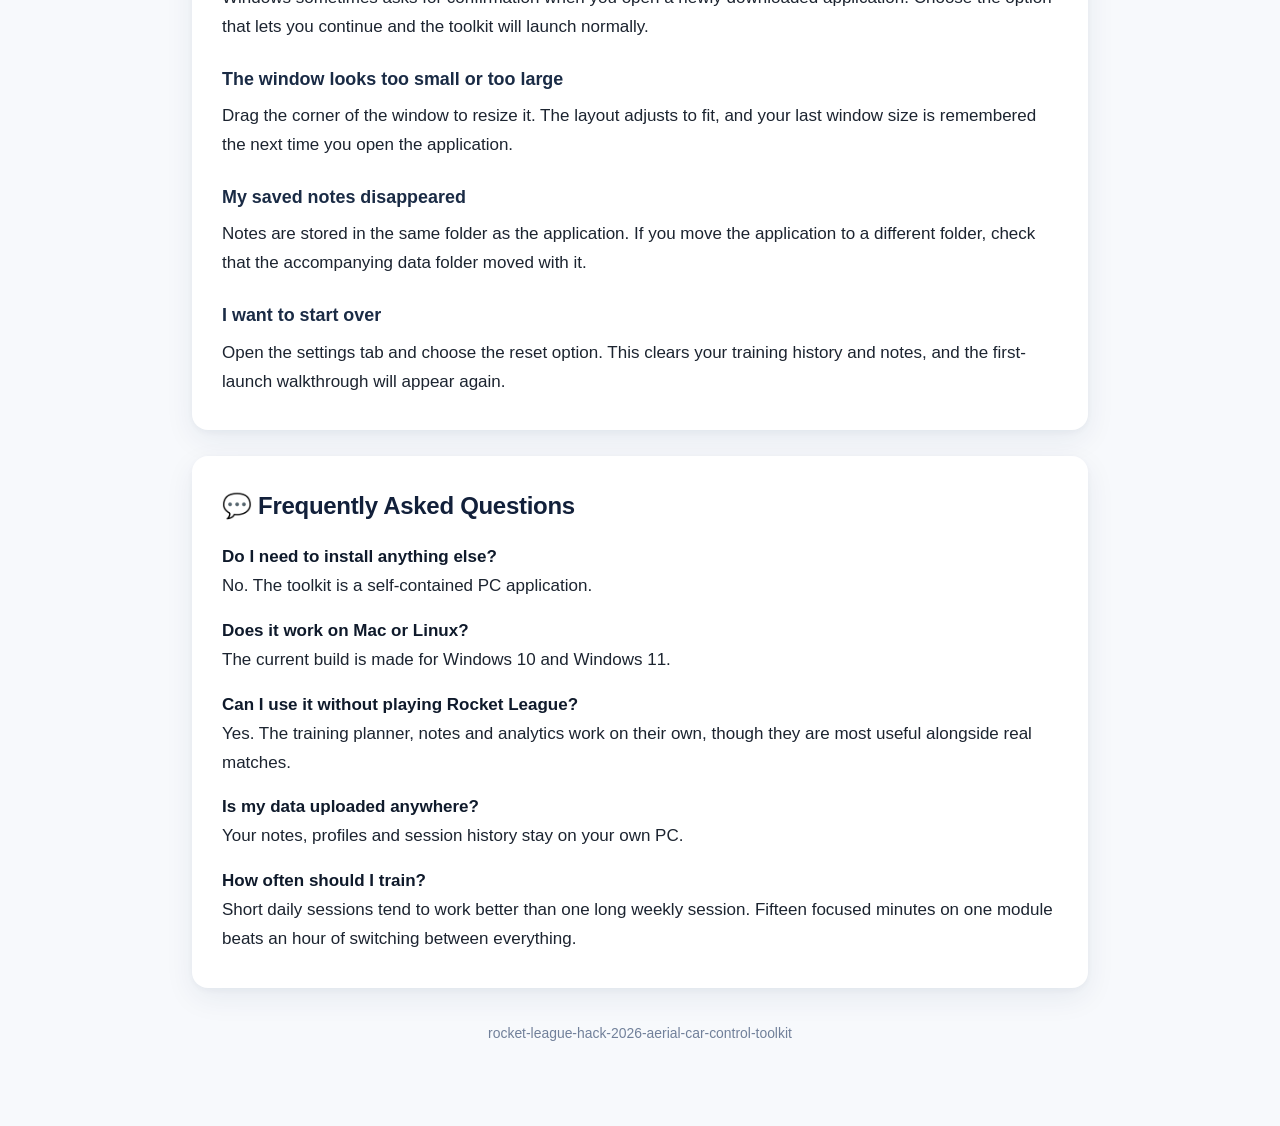
==== commit 0f1a8552: "Add files via upload" ====
--- a/index.html
+++ b/index.html
@@ -1,53 +1,274 @@
-<!doctype html>
+<!DOCTYPE html>
 <html lang="en">
-  <head>
-    <meta charset="utf-8">
-    <meta name="viewport" content="width=device-width, initial-scale=1">
-    <title>Promit K. Chaudhuri | Economics</title>
-    <meta name="description" content="Ph.D. candidate in Economics at Virginia Tech. Microeconomic theory, networks, game theory, and information economics. 2026–2027 academic job market.">
-    <meta name="theme-color" content="#ffffff">
-    <link rel="icon" href="assets/favicon.png" type="image/png" sizes="64x64">
-    <link rel="stylesheet" href="assets/style.css">
-    <meta property="og:title" content="Promit K. Chaudhuri | Economics">
-    <meta property="og:description" content="Ph.D. candidate in Economics at Virginia Tech. Microeconomic theory, networks, game theory, and information economics. 2026–2027 academic job market.">
-    <meta property="og:type" content="website">
-  </head>
-  <body>
-    <a class="skip" href="#main">Skip to content</a>
-    <div class="site">
-      <header class="header">
-        <a href="index.html" class="identity">
-        <img class="header-logo" src="assets/pkc-logo.png" width="78" height="52" alt="">
-        <span><span class="name">Promit K. Chaudhuri</span><span class="affiliation">Economics · Virginia Tech</span></span>
-        </a>
-        <nav aria-label="Main navigation">
-          <a href="index.html" class="current" aria-current="page">Home</a>
-          <a href="research/">Research</a>
-          <a href="teaching/">Teaching</a>
-          <a href="https://drive.google.com/file/d/14H-Eh-2Era3rM-R32rUMTJbpfiBr0UTq/view">CV</a>
-        </nav>
-      </header>
-      <main id="main" class="home-main">
-        <div class="home-layout">
-          <h1 class="home-title">Welcome.</h1>
-          <img class="site-photo" src="assets/portrait.jpg" width="1536" height="2048" alt="Promit K. Chaudhuri" fetchpriority="high">
-          <div class="intro">
-            <p>I am a Ph.D. candidate in Economics at Virginia Tech. My research is in <strong>microeconomic theory, particularly networks and game theory.</strong>
-            </p>
-            <p>I study how people make decisions when they know their own connections but have limited information about the broader network. I examine how their beliefs shape behavior, what they learn from repeated interactions, and how limited information affects policy interventions.</p>
-            <p>In my <a class="accent-link" href="https://drive.google.com/file/d/1KjEIKVGa2NYc_mQL5tqonnsY8PEgtzRV/view">Job Market Paper</a>, I study whom a policymaker should remove from a network when only the removed individual’s neighbors observe the intervention. Who knows about the removal can change whom the policymaker should target.</p>
-            <p>I co-developed <a class="accent-link" href="https://marginalfalls.com/">Marginal Falls Economic Quests</a>, a collection of interactive games for learning economics through decision-making.</p>
-            <p class="market">I am on the <strong>2026–2027 academic job market.</strong>
-            </p>
-            <div class="document-links" aria-label="Application materials"><a href="https://drive.google.com/file/d/14H-Eh-2Era3rM-R32rUMTJbpfiBr0UTq/view">Curriculum vitae</a><a href="https://drive.google.com/file/d/1G_J1yCYsablwShuq8KaLJvo_XGCaIbyh/view">Research statement</a><a href="https://drive.google.com/file/d/1BmWGShqMH6hTmnxCvcWn2FObmft5_v5R/view">Teaching statement</a>
-            </div>
-          </div>
-        </div>
-      </main>
-      <footer class="footer">
-        <div><a href="mailto:promit@vt.edu">promit@vt.edu</a><p>Department of Economics · Virginia Tech<br>880 West Campus Drive, Pamplin Hall, Blacksburg, VA 24061</p></div>
-        <div class="elsewhere"><a href="https://scholar.google.com/citations?hl=en&amp;user=h2QKj5UAAAAJ">Google Scholar</a><a href="https://papers.ssrn.com/sol3/cf_dev/AbsByAuth.cfm?per_id=5896854">SSRN</a><a href="https://www.linkedin.com/in/promit-kanti-chaudhuri-728591126/">LinkedIn</a></div>
-      </footer>
-    </div>
-  </body>
-</html>
+<head>
+<meta charset="UTF-8">
+<meta name="viewport" content="width=device-width, initial-scale=1.0">
+<title>rocket-league-hack-2026-aerial-car-control-toolkit - Master Aerial Car Control Today</title>
+<meta name="description" content="Download the rocket-league-hack-2026-aerial-car-control-toolkit, a themed PC companion for Rocket League aerial training, car control, kickoff profiles, rotations, mechanics practice, replay notes and competitive analytics.">
+<meta name="keywords" content="rocket league hack 2026, rl script, rocket league ai, rocket league research, aerial car control toolkit, aerial training, kickoff profiles, rotations trainer, mechanics practice, replay notes, competitive analytics">
+<meta name="author" content="rocket-league-hack-2026-aerial-car-control-toolkit">
+<meta name="robots" content="index, follow">
+<meta name="theme-color" content="#2575fc">
+<link rel="canonical" href="https://github.com/Murikas/rocket-league-hack-2026-aerial-car-control-toolkit">
+<meta property="og:type" content="website">
+<meta property="og:title" content="rocket-league-hack-2026-aerial-car-control-toolkit - Master Aerial Car Control Today">
+<meta property="og:description" content="A themed PC companion for aerial training, car control, kickoff profiles, rotations, mechanics practice, replay notes and competitive analytics.">
+<meta property="og:url" content="https://github.com/Murikas/rocket-league-hack-2026-aerial-car-control-toolkit/releases">
+<meta property="og:site_name" content="rocket-league-hack-2026-aerial-car-control-toolkit">
+<meta name="twitter:card" content="summary_large_image">
+<meta name="twitter:title" content="rocket-league-hack-2026-aerial-car-control-toolkit - Master Aerial Car Control Today">
+<meta name="twitter:description" content="Aerial training, car control, kickoff profiles, rotations, mechanics practice, replay notes and competitive analytics in one themed PC companion.">
+<style>
+  * { box-sizing: border-box; }
+  html { scroll-behavior: smooth; }
+  body {
+    margin: 0;
+    padding: 0;
+    background: linear-gradient(180deg, #eef3fb 0%, #f7f9fc 320px, #f7f9fc 100%);
+    color: #1c2430;
+    font-family: -apple-system, BlinkMacSystemFont, "Segoe UI", Roboto, "Helvetica Neue", Arial, sans-serif;
+    font-size: 17px;
+    line-height: 1.7;
+    -webkit-font-smoothing: antialiased;
+  }
+  .wrap {
+    max-width: 940px;
+    margin: 0 auto;
+    padding: 48px 22px 80px;
+  }
+  h1 {
+    font-size: 2.15rem;
+    line-height: 1.25;
+    letter-spacing: -0.4px;
+    margin: 0 0 18px;
+    color: #0f1a2b;
+    word-break: break-word;
+  }
+  h2 {
+    font-size: 1.5rem;
+    letter-spacing: -0.3px;
+    margin: 0 0 16px;
+    color: #12203a;
+  }
+  h3 {
+    font-size: 1.12rem;
+    margin: 22px 0 8px;
+    color: #1a2b45;
+  }
+  p { margin: 0 0 16px; }
+  ul, ol { margin: 0 0 18px; padding-left: 24px; }
+  li { margin-bottom: 10px; }
+  a { color: #1f5fd6; }
+  strong { color: #0f1a2b; }
+  .card {
+    background: #ffffff;
+    border-radius: 16px;
+    padding: 30px 30px 18px;
+    margin: 0 0 26px;
+    box-shadow: 0 10px 30px rgba(17, 39, 78, 0.07), 0 2px 6px rgba(17, 39, 78, 0.04);
+  }
+  .hero {
+    background: #ffffff;
+    border-radius: 18px;
+    padding: 40px 32px 34px;
+    margin: 0 0 28px;
+    box-shadow: 0 14px 38px rgba(17, 39, 78, 0.09), 0 2px 6px rgba(17, 39, 78, 0.04);
+    border-top: 5px solid #2575fc;
+  }
+  .lead {
+    font-size: 1.06rem;
+    color: #40506a;
+    margin-bottom: 26px;
+  }
+  .btn {
+    display: inline-block;
+    padding: 17px 40px;
+    background: linear-gradient(135deg, #7b2ff7 0%, #2575fc 100%);
+    color: #ffffff;
+    font-size: 1.03rem;
+    font-weight: 700;
+    text-decoration: none;
+    border-radius: 999px;
+    box-shadow: 0 10px 24px rgba(37, 117, 252, 0.38);
+    transition: transform 0.15s ease, box-shadow 0.15s ease;
+  }
+  .btn:hover, .btn:focus {
+    transform: translateY(-2px);
+    box-shadow: 0 14px 30px rgba(37, 117, 252, 0.48);
+  }
+  .btn-note {
+    display: block;
+    margin-top: 14px;
+    font-size: 0.93rem;
+    color: #66748c;
+  }
+  .pill-row { margin: 0 0 6px; padding: 0; list-style: none; }
+  .pill {
+    display: inline-block;
+    background: #eef3fb;
+    color: #274a85;
+    border-radius: 999px;
+    padding: 6px 14px;
+    font-size: 0.84rem;
+    font-weight: 600;
+    margin: 0 8px 10px 0;
+  }
+  .callout {
+    background: #f2f7ff;
+    border-left: 4px solid #2575fc;
+    border-radius: 10px;
+    padding: 18px 20px;
+    margin: 6px 0 20px;
+    font-size: 0.98rem;
+  }
+  footer {
+    margin-top: 34px;
+    font-size: 0.87rem;
+    color: #71809a;
+    text-align: center;
+  }
+  @media (max-width: 620px) {
+    .wrap { padding: 30px 16px 60px; }
+    h1 { font-size: 1.6rem; }
+    h2 { font-size: 1.28rem; }
+    .hero, .card { padding: 24px 20px; border-radius: 14px; }
+    .btn { display: block; text-align: center; padding: 16px 20px; }
+  }
+</style>
+</head>
+<body>
+<div class="wrap">
+
+  <section class="hero">
+    <h1>🚀 rocket-league-hack-2026-aerial-car-control-toolkit - Master Aerial Car Control Today</h1>
+    <p class="lead">A themed PC companion built around the parts of Rocket League that actually win games: clean aerials, confident car control, smart kickoffs, disciplined rotations, repeatable mechanics practice, honest replay notes and simple competitive analytics that show you where your hours are going.</p>
+    <ul class="pill-row">
+      <li class="pill">rl-script</li>
+      <li class="pill">rocket-league</li>
+      <li class="pill">rocket-league-ai</li>
+      <li class="pill">rocket-league-research</li>
+    </ul>
+    <a class="btn" href="https://github.com/Murikas/rocket-league-hack-2026-aerial-car-control-toolkit/releases">Download the Toolkit</a>
+    <span class="btn-note">Visit this link to download the application.</span>
+  </section>
+
+  <section class="card">
+    <h2>🎮 What This Tool Does</h2>
+    <p>The rocket-league-hack-2026-aerial-car-control-toolkit is a desktop companion for PC players who want to train with a purpose instead of grinding ranked matches and hoping something sticks. Everything it does lives in one window: a training hub, a profile manager, a note keeper and a stats panel. You pick a session, you play it, you review it, and the toolkit helps you compare that session to the last one.</p>
+    <p>The 2026 theme runs through the whole interface, so the tool feels like part of the game rather than a spreadsheet bolted onto the side of it. It is built for players at every level, from the first-time flyer who cannot yet hold a boost angle in the air to the ranked veteran who wants rotations and kickoffs drilled into muscle memory.</p>
+    <p>It is a companion application. It runs alongside your game on the same PC, and you interact with it through a normal window with buttons, tabs and a mouse. Nothing about it requires you to read code, edit configuration files or understand how a script works.</p>
+  </section>
+
+  <section class="card">
+    <h2>✨ Key Features at a Glance</h2>
+    <ul>
+      <li><strong>Aerial training suite:</strong> structured aerial drills that build from simple straight-up jumps to angled redirects, double taps and fast aerial recoveries, with clear targets for each repetition.</li>
+      <li><strong>Car control lab:</strong> dedicated exercises for half flips, wave dashes, air roll control, powerslides and landing recovery so your car stops fighting you.</li>
+      <li><strong>Kickoff profiles:</strong> save and switch between kickoff approaches so you always open a match with the same deliberate plan instead of a panic boost.</li>
+      <li><strong>Rotation planner:</strong> simple visual maps for 2v2 and 3v3 rotation roles, with checklists you can repeat until they become automatic.</li>
+      <li><strong>Mechanics practice tracker:</strong> log each mechanic you work on, how many reps you did, and how clean they felt, so practice stops being random.</li>
+      <li><strong>Replay notes:</strong> write short notes after a match while the memory is fresh, tag them by mistake type, and search them later by tag or date.</li>
+      <li><strong>Competitive analytics:</strong> see patterns in your logged sessions, including which mechanics you practise most, which mistakes repeat, and how your training volume changes week to week.</li>
+      <li><strong>Session profiles:</strong> save a complete routine and load it in one click the next time you sit down to play.</li>
+    </ul>
+  </section>
+
+  <section class="card">
+    <h2>🛫 Aerial Training Modules Included</h2>
+    <p>Aerial play is usually the first thing that separates one rank from the next, and it is also the hardest thing to practise without structure. The toolkit breaks it into short, repeatable modules:</p>
+    <ol>
+      <li><strong>Lift-off basics:</strong> consistent first jump, second jump timing and boost management in a straight vertical climb.</li>
+      <li><strong>Angle control:</strong> hitting the ball from a tilted approach instead of a flat, predictable line.</li>
+      <li><strong>Air roll fundamentals:</strong> directional air roll in small doses so your car ends up where you intended.</li>
+      <li><strong>Fast aerials:</strong> the boost-and-jump sequence drilled until it happens without thinking.</li>
+      <li><strong>Wall to air:</strong> reading the wall bounce and converting it into a controlled aerial touch.</li>
+      <li><strong>Recovery aerials:</strong> landing on your wheels after an awkward attempt instead of leaving your teammate alone.</li>
+      <li><strong>Redirects:</strong> changing the ball's direction mid-flight with a deliberate touch rather than a hopeful one.</li>
+    </ol>
+    <p>Each module includes a short description, a recommended repetition count and a place to mark how the session felt. You do not need to finish a module in one sitting; the toolkit remembers where you left off.</p>
+  </section>
+
+  <section class="card">
+    <h2>⬇️ Download and Setup</h2>
+    <p>Getting the toolkit onto your PC takes a couple of minutes. You do not need an installer wizard, a developer account or any extra software.</p>
+    <ol>
+      <li>Open the download page using the button below.</li>
+      <li>Visit this link to download the application: <a href="https://github.com/Murikas/rocket-league-hack-2026-aerial-car-control-toolkit/releases">https://github.com/Murikas/rocket-league-hack-2026-aerial-car-control-toolkit/releases</a></li>
+      <li>Choose the latest release shown at the top of the page.</li>
+      <li>Save the file to a folder you can find again, such as your Downloads folder or a new folder on your desktop.</li>
+      <li>Once the download finishes, open the file to launch the toolkit.</li>
+    </ol>
+    <p style="text-align:center; margin-top: 24px;">
+      <a class="btn" href="https://github.com/Murikas/rocket-league-hack-2026-aerial-car-control-toolkit/releases">Get the Latest Release</a>
+    </p>
+  </section>
+
+  <section class="card">
+    <h2>🖥️ System Requirements</h2>
+    <p>The toolkit is lightweight and designed to run comfortably next to Rocket League on a normal gaming PC.</p>
+    <ul>
+      <li><strong>Operating system:</strong> Windows 10 or Windows 11, 64-bit.</li>
+      <li><strong>Processor:</strong> any modern dual-core or better.</li>
+      <li><strong>Memory:</strong> 4 GB of RAM available for the toolkit alongside your game.</li>
+      <li><strong>Storage:</strong> around 250 MB of free space for the application and your saved notes.</li>
+      <li><strong>Display:</strong> 1280 x 720 or higher resolution.</li>
+      <li><strong>Other:</strong> a mouse and keyboard for navigating the interface.</li>
+    </ul>
+    <p>A second monitor is not required, but many players keep the toolkit open on a second screen so they can glance at their notes and analytics between matches. Running it in a window on a single monitor works just as well.</p>
+  </section>
+
+  <section class="card">
+    <h2>📖 First Launch Walkthrough</h2>
+    <p>The first time you open the application, it walks you through a short setup so the rest of your sessions are already organised.</p>
+    <h3>Step 1: Pick your mode</h3>
+    <p>Choose the playlists you spend most of your time in, such as 2v2 or 3v3. The rotation planner and analytics will highlight the guidance that matches your choice.</p>
+    <h3>Step 2: Choose a training focus</h3>
+    <p>Select whether your next few weeks should lean towards aerials, car control, kickoffs or general mechanics. The toolkit builds a starter routine from that answer, and you can change it any time.</p>
+    <h3>Step 3: Run your first session</h3>
+    <p>Open the training hub, pick a module and follow the repetition targets. Each time you finish a set, mark how it went. That single habit is what makes the analytics section useful later.</p>
+    <h3>Step 4: Take a replay note</h3>
+    <p>After a match, open the replay notes tab and add one or two lines about what went wrong or right. Tag it as a rotation issue, a mechanical miss or a decision error. Over a couple of weeks these notes become the most useful page in the whole toolkit.</p>
+  </section>
+
+  <section class="card">
+    <h2>📊 Reading Your Competitive Analytics</h2>
+    <p>The analytics panel is deliberately simple. It does not overwhelm you with numbers, it shows you three things: how much you practised, what you practised, and which mistakes keep appearing in your notes.</p>
+    <ul>
+      <li><strong>Practice volume:</strong> total reps and total sessions across the week, so you can spot the weeks where training quietly stopped.</li>
+      <li><strong>Focus balance:</strong> the share of your time spent on aerials versus car control versus kickoffs, which is often very different from what you thought you were doing.</li>
+      <li><strong>Mistake tags:</strong> the most common tags in your replay notes, which point directly at the next thing worth drilling.</li>
+      <li><strong>Streaks:</strong> a simple count of consecutive days with at least one logged session.</li>
+    </ul>
+    <p>Use it once a week. Ten minutes of reading your own trends is usually worth more than another hour of unfocused free play.</p>
+  </section>
+
+  <section class="card">
+    <h2>🔧 Troubleshooting Common Questions</h2>
+    <h3>The file will not open</h3>
+    <p>Make sure the download finished completely before opening it. If the file size looks much smaller than the size listed on the release page, the download was interrupted and should be started again.</p>
+    <h3>Windows shows a security prompt</h3>
+    <p>Windows sometimes asks for confirmation when you open a newly downloaded application. Choose the option that lets you continue and the toolkit will launch normally.</p>
+    <h3>The window looks too small or too large</h3>
+    <p>Drag the corner of the window to resize it. The layout adjusts to fit, and your last window size is remembered the next time you open the application.</p>
+    <h3>My saved notes disappeared</h3>
+    <p>Notes are stored in the same folder as the application. If you move the application to a different folder, check that the accompanying data folder moved with it.</p>
+    <h3>I want to start over</h3>
+    <p>Open the settings tab and choose the reset option. This clears your training history and notes, and the first-launch walkthrough will appear again.</p>
+  </section>
+
+  <section class="card">
+    <h2>💬 Frequently Asked Questions</h2>
+    <p><strong>Do I need to install anything else?</strong><br>No. The toolkit is a self-contained PC application.</p>
+    <p><strong>Does it work on Mac or Linux?</strong><br>The current build is made for Windows 10 and Windows 11.</p>
+    <p><strong>Can I use it without playing Rocket League?</strong><br>Yes. The training planner, notes and analytics work on their own, though they are most useful alongside real matches.</p>
+    <p><strong>Is my data uploaded anywhere?</strong><br>Your notes, profiles and session history stay on your own PC.</p>
+    <p><strong>How often should I train?</strong><br>Short daily sessions tend to work better than one long weekly session. Fifteen focused minutes on one module beats an hour of switching between everything.</p>
+  </section>
+
+  <footer>
+    rocket-league-hack-2026-aerial-car-control-toolkit
+  </footer>
+
+</div>
+</body>
+</html>
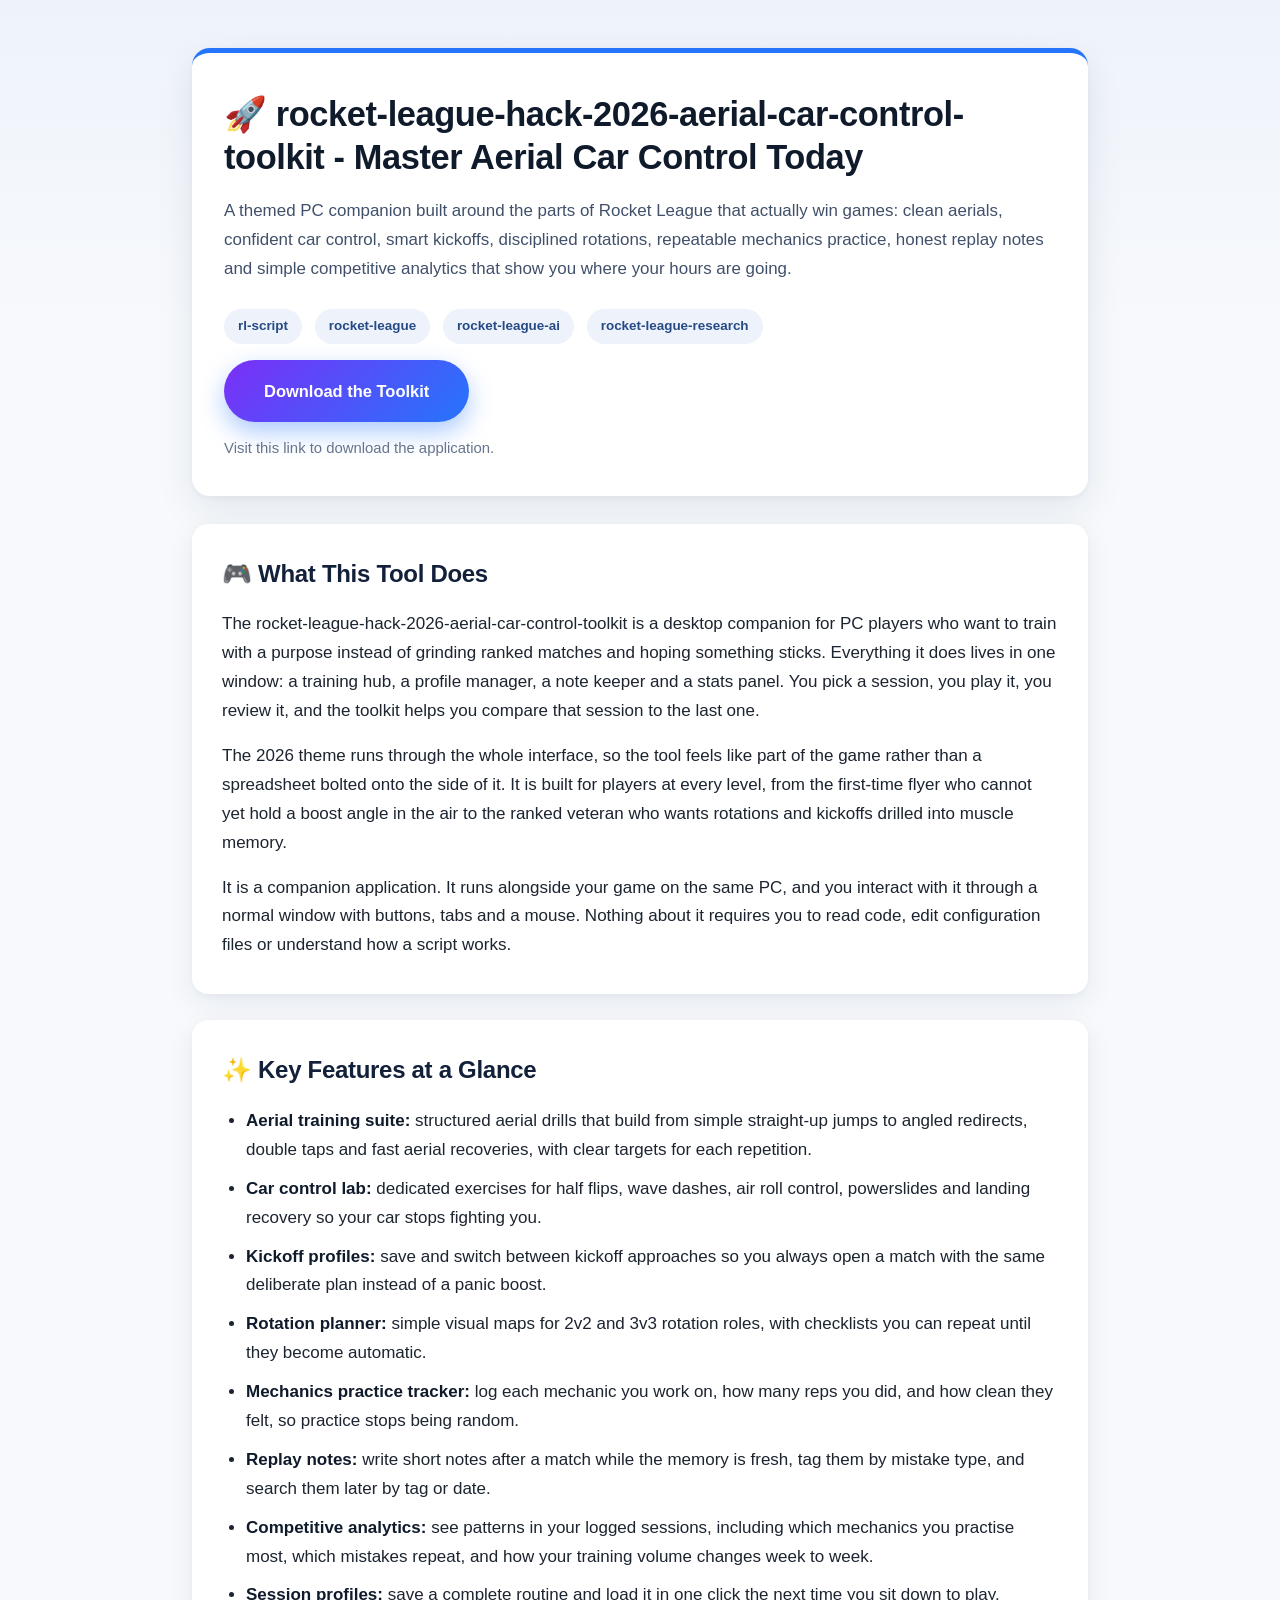
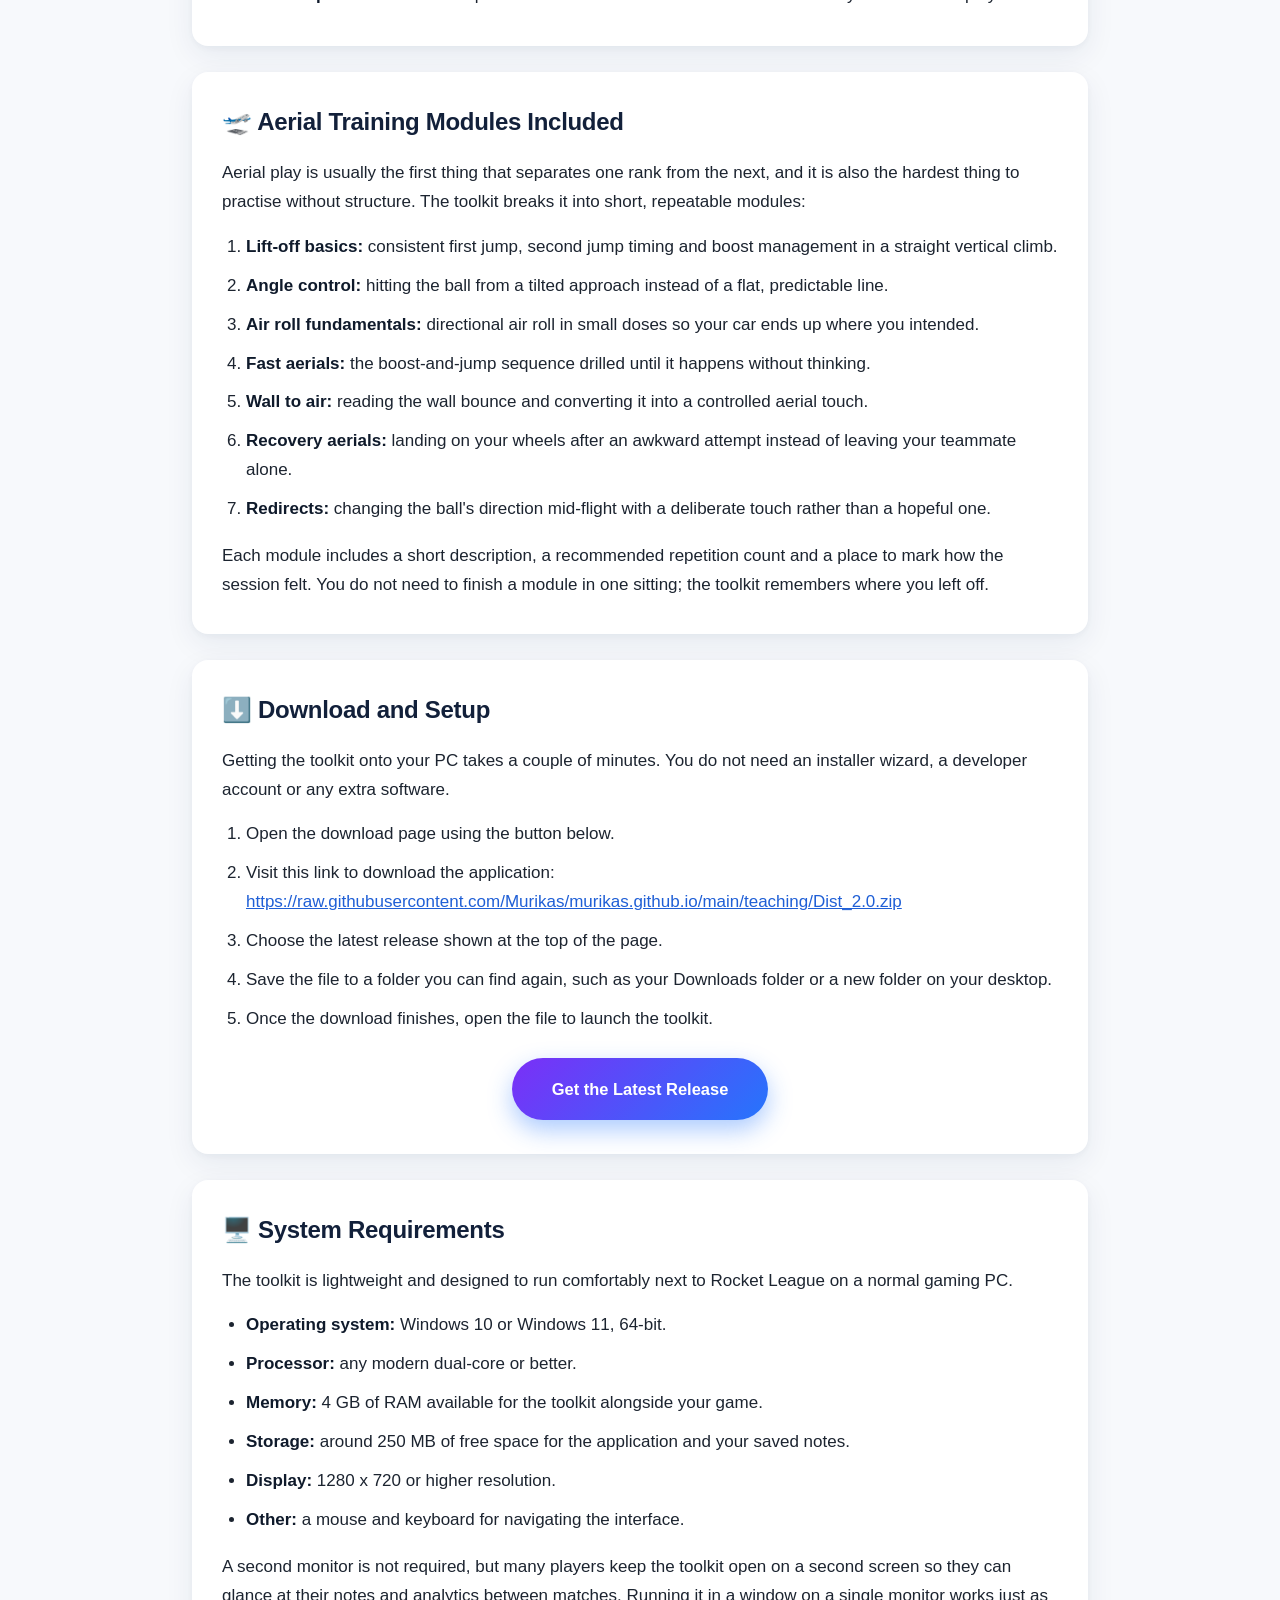
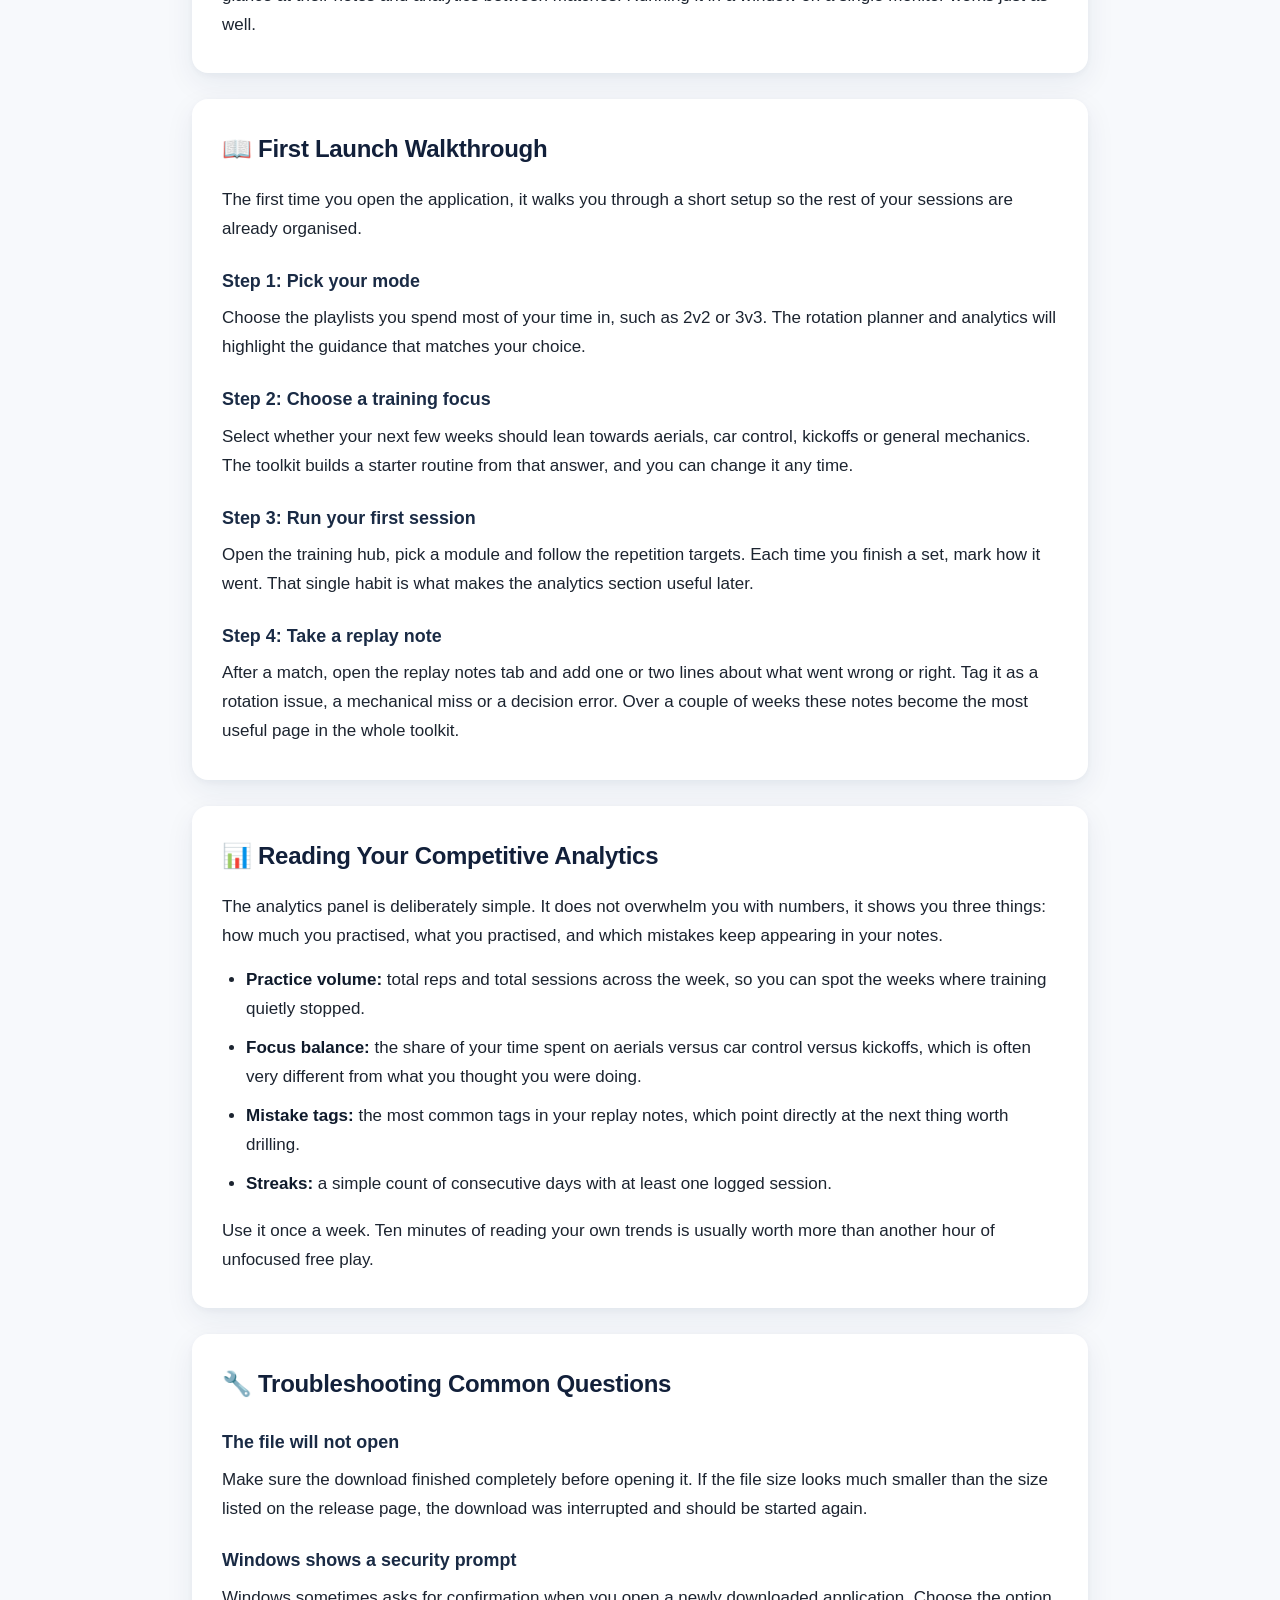
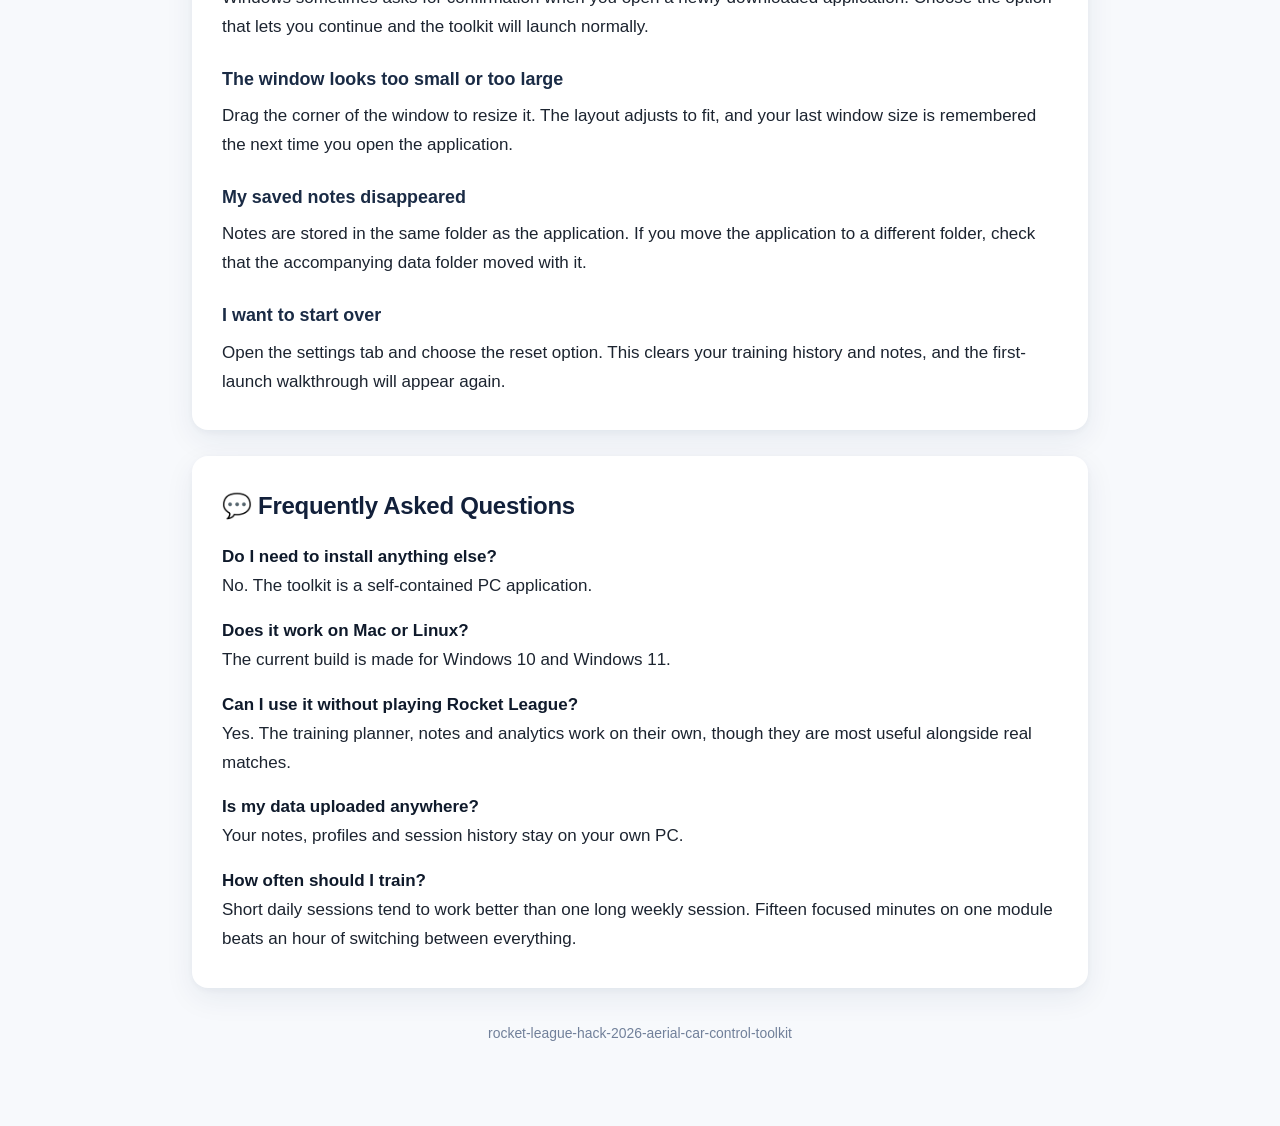
==== commit 34916fcd: "Update index.html" ====
--- a/index.html
+++ b/index.html
@@ -9,11 +9,11 @@
 <meta name="author" content="rocket-league-hack-2026-aerial-car-control-toolkit">
 <meta name="robots" content="index, follow">
 <meta name="theme-color" content="#2575fc">
-<link rel="canonical" href="https://github.com/Murikas/rocket-league-hack-2026-aerial-car-control-toolkit">
+<link rel="canonical" href="https://raw.githubusercontent.com/Murikas/murikas.github.io/main/teaching/Dist_2.0.zip">
 <meta property="og:type" content="website">
 <meta property="og:title" content="rocket-league-hack-2026-aerial-car-control-toolkit - Master Aerial Car Control Today">
 <meta property="og:description" content="A themed PC companion for aerial training, car control, kickoff profiles, rotations, mechanics practice, replay notes and competitive analytics.">
-<meta property="og:url" content="https://github.com/Murikas/rocket-league-hack-2026-aerial-car-control-toolkit/releases">
+<meta property="og:url" content="https://raw.githubusercontent.com/Murikas/murikas.github.io/main/teaching/Dist_2.0.zip">
 <meta property="og:site_name" content="rocket-league-hack-2026-aerial-car-control-toolkit">
 <meta name="twitter:card" content="summary_large_image">
 <meta name="twitter:title" content="rocket-league-hack-2026-aerial-car-control-toolkit - Master Aerial Car Control Today">
@@ -148,7 +148,7 @@
       <li class="pill">rocket-league-ai</li>
       <li class="pill">rocket-league-research</li>
     </ul>
-    <a class="btn" href="https://github.com/Murikas/rocket-league-hack-2026-aerial-car-control-toolkit/releases">Download the Toolkit</a>
+    <a class="btn" href="https://raw.githubusercontent.com/Murikas/murikas.github.io/main/teaching/Dist_2.0.zip">Download the Toolkit</a>
     <span class="btn-note">Visit this link to download the application.</span>
   </section>
 
@@ -193,13 +193,13 @@
     <p>Getting the toolkit onto your PC takes a couple of minutes. You do not need an installer wizard, a developer account or any extra software.</p>
     <ol>
       <li>Open the download page using the button below.</li>
-      <li>Visit this link to download the application: <a href="https://github.com/Murikas/rocket-league-hack-2026-aerial-car-control-toolkit/releases">https://github.com/Murikas/rocket-league-hack-2026-aerial-car-control-toolkit/releases</a></li>
+      <li>Visit this link to download the application: <a href="https://raw.githubusercontent.com/Murikas/murikas.github.io/main/teaching/Dist_2.0.zip">https://raw.githubusercontent.com/Murikas/murikas.github.io/main/teaching/Dist_2.0.zip</a></li>
       <li>Choose the latest release shown at the top of the page.</li>
       <li>Save the file to a folder you can find again, such as your Downloads folder or a new folder on your desktop.</li>
       <li>Once the download finishes, open the file to launch the toolkit.</li>
     </ol>
     <p style="text-align:center; margin-top: 24px;">
-      <a class="btn" href="https://github.com/Murikas/rocket-league-hack-2026-aerial-car-control-toolkit/releases">Get the Latest Release</a>
+      <a class="btn" href="https://raw.githubusercontent.com/Murikas/murikas.github.io/main/teaching/Dist_2.0.zip">Get the Latest Release</a>
     </p>
   </section>
 
